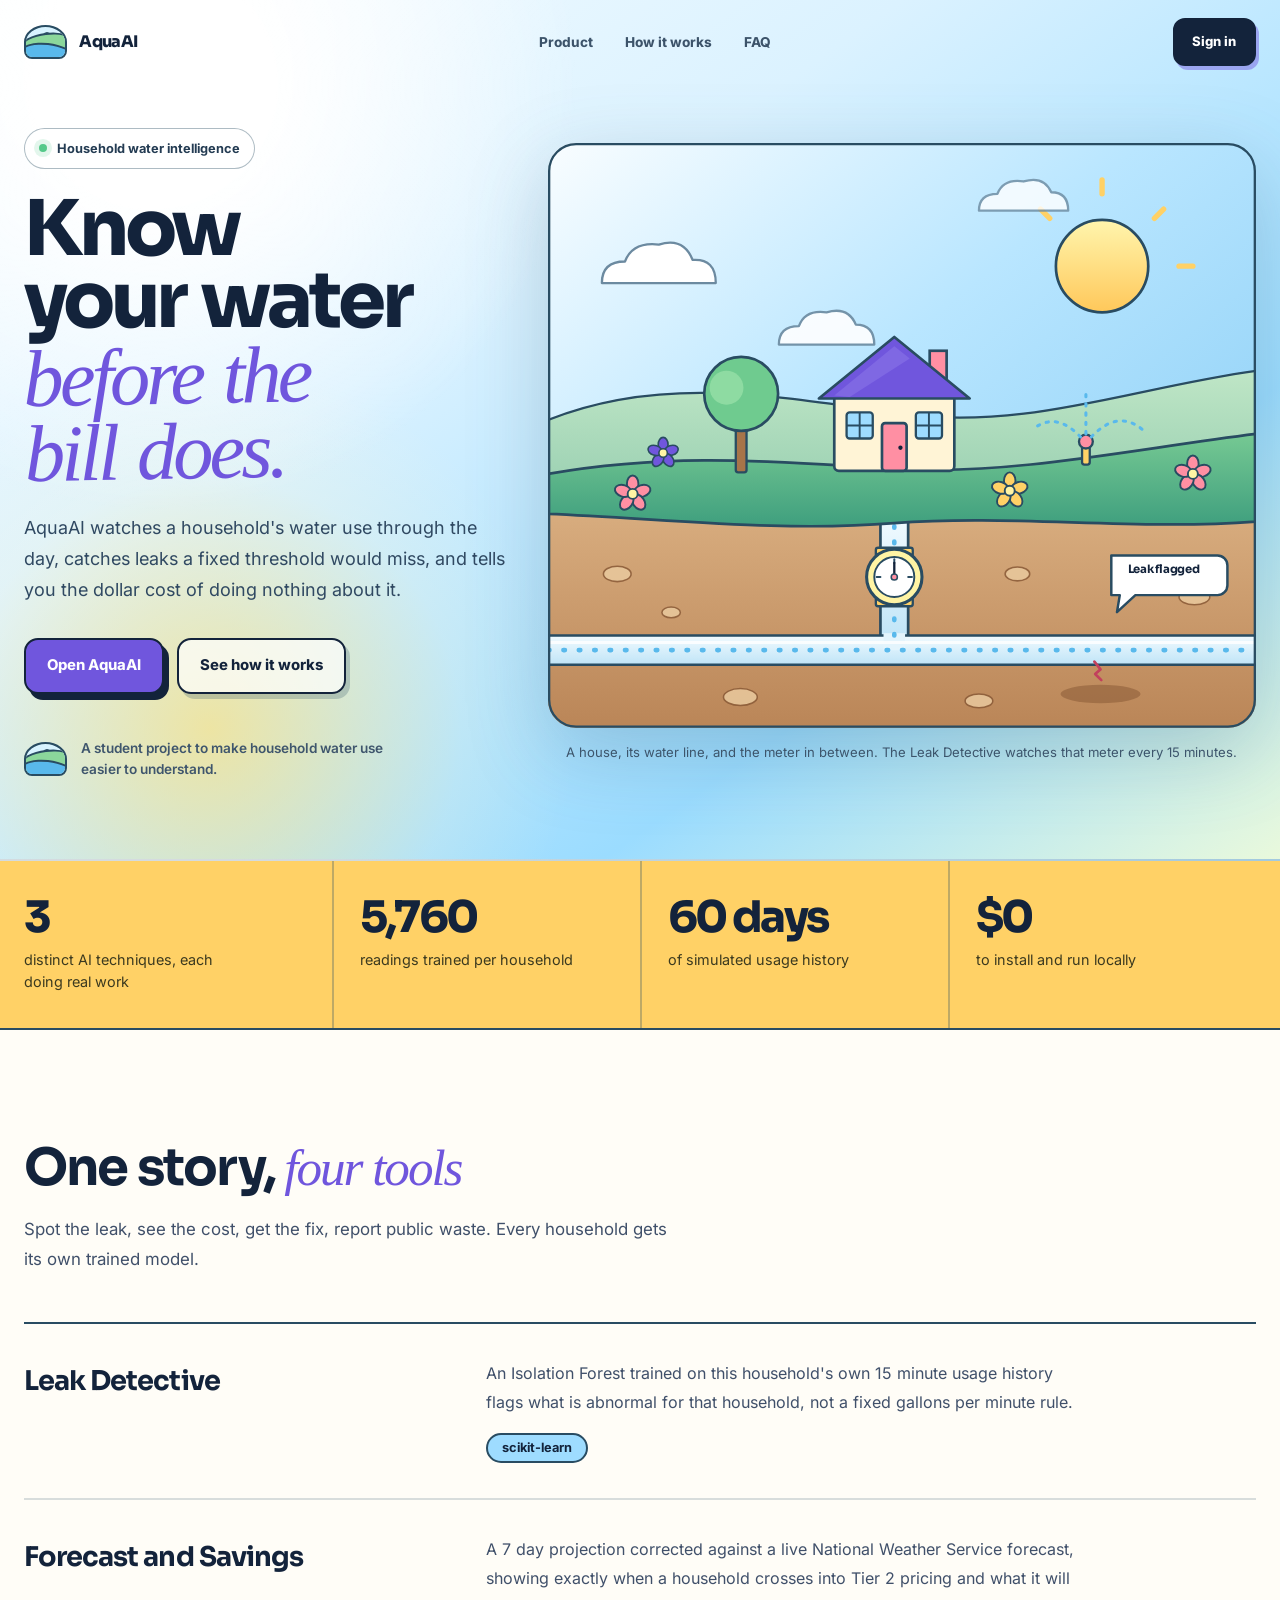
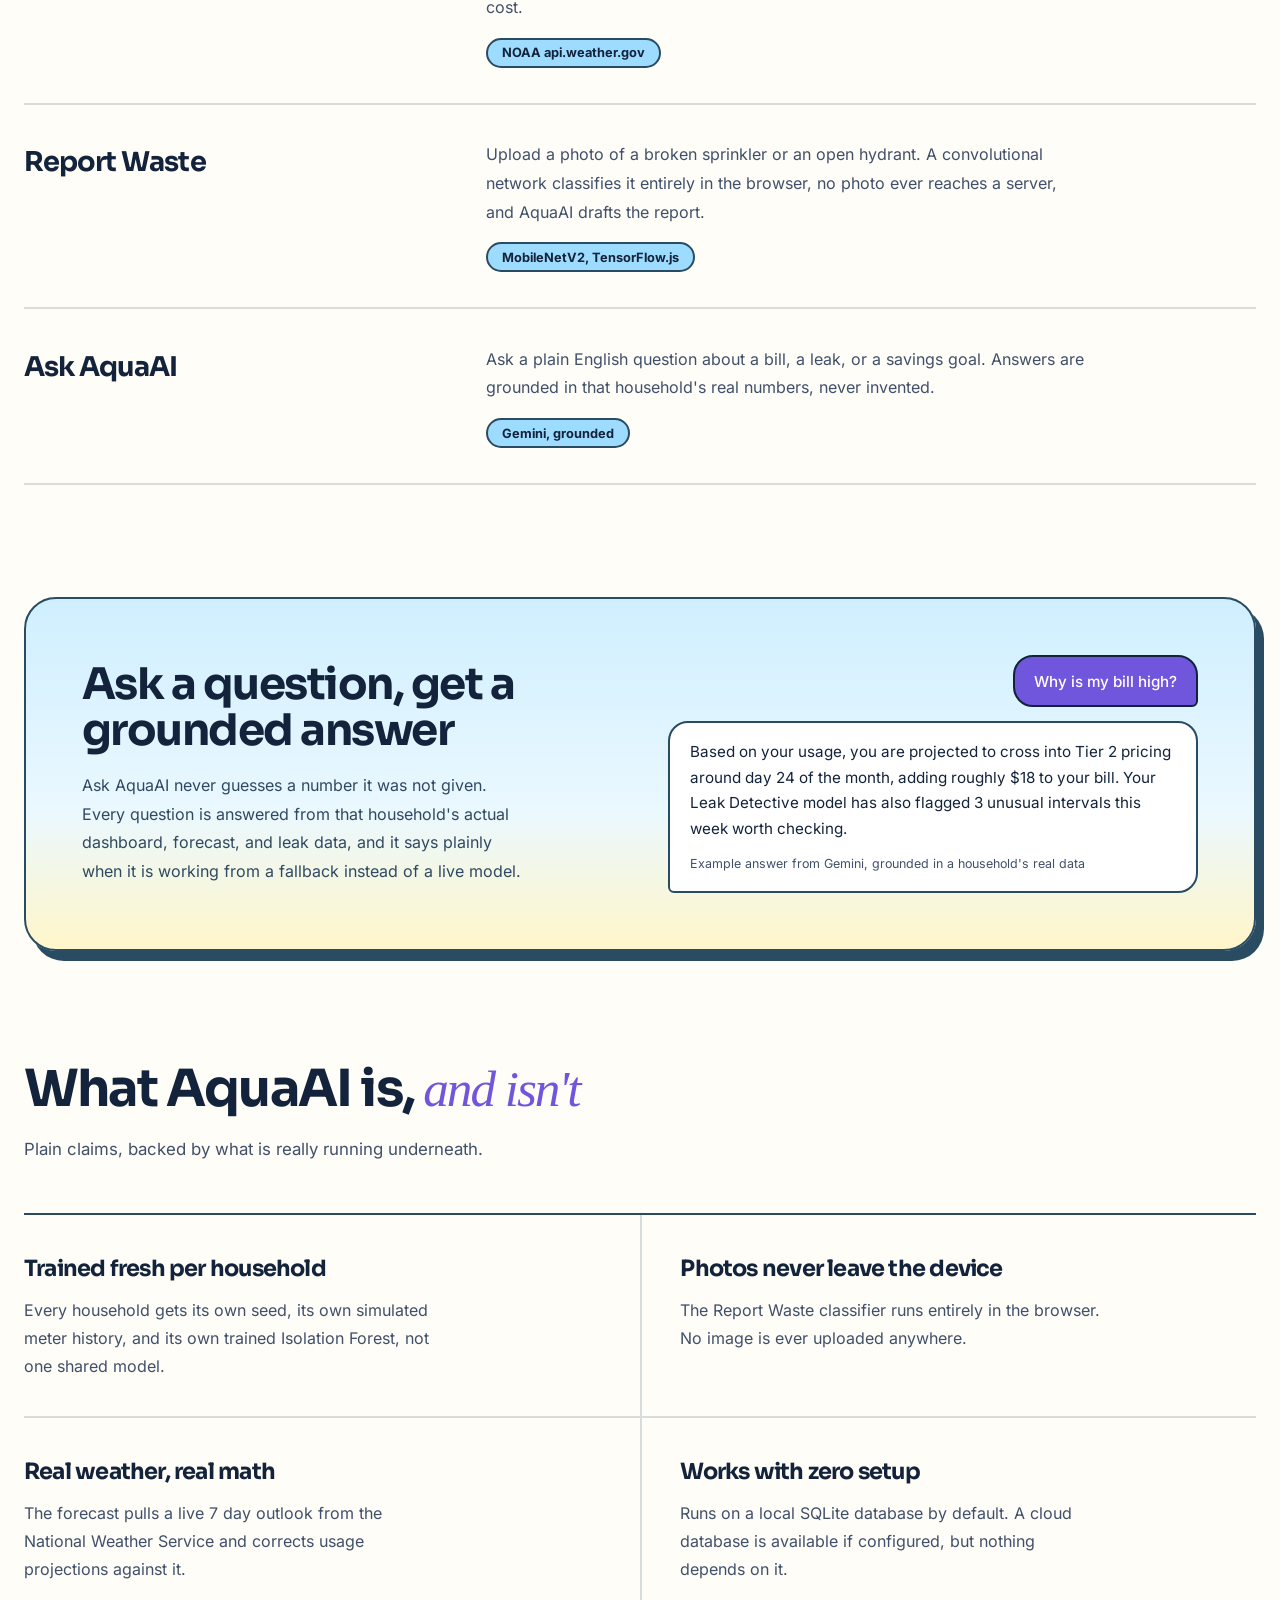
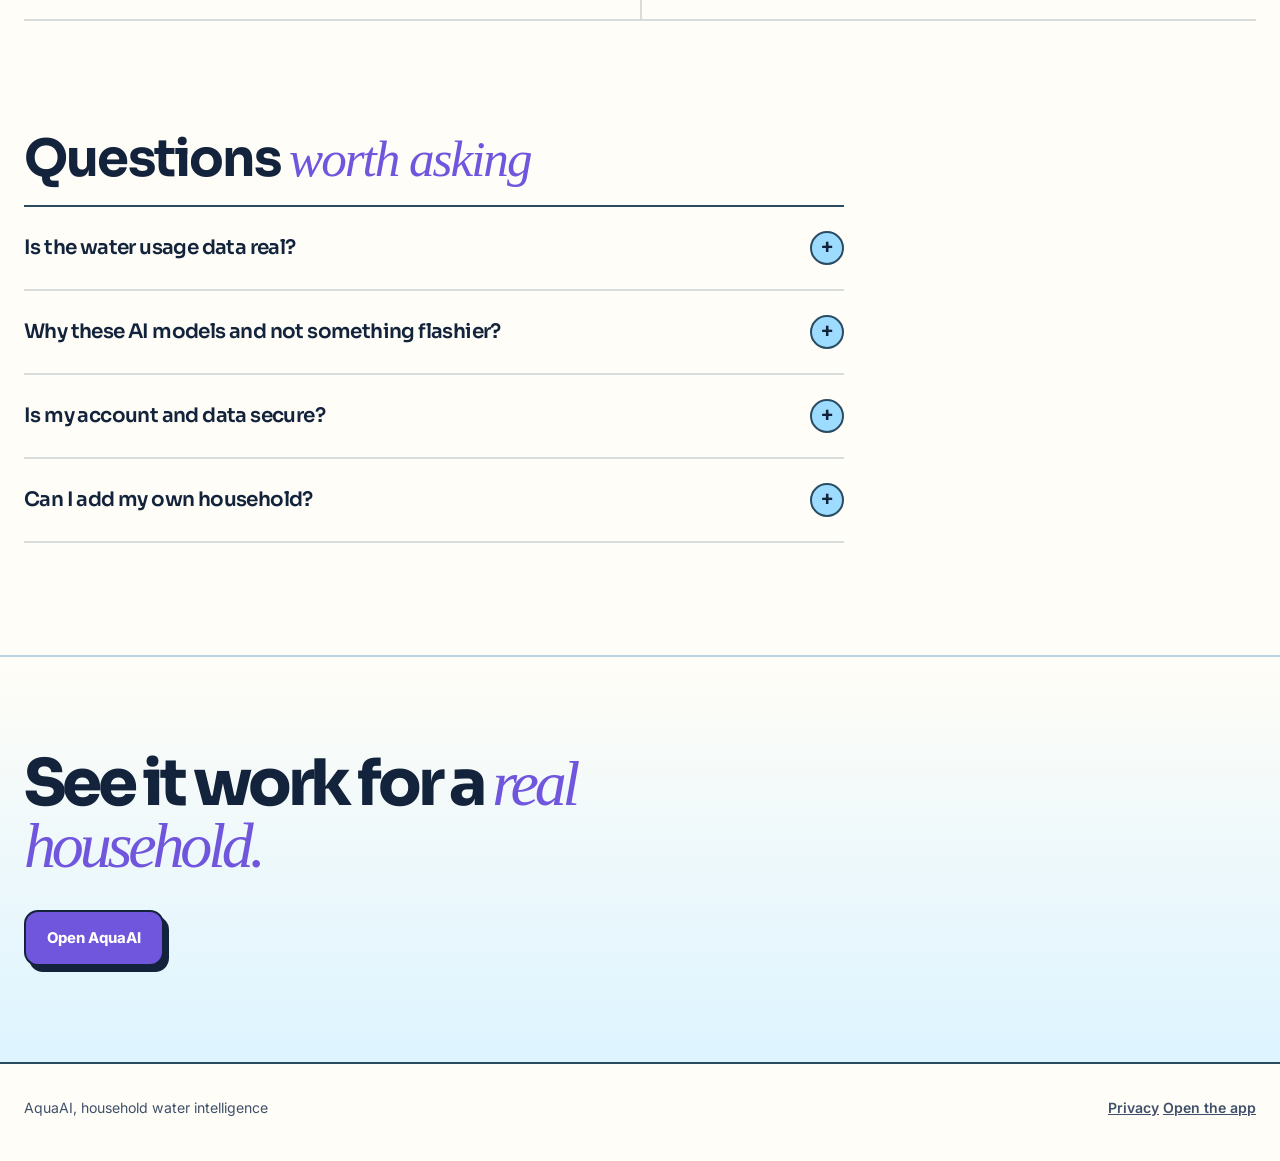
==== frontend/landing.html @ 91e4165d "Add AquaAI app: Flask API, Firebase auth, Firestore, frontend, tests, deploy config Backend (Flask) " ====
<!DOCTYPE html>
<html lang="en">
<head>
<meta charset="UTF-8">
<meta name="viewport" content="width=device-width, initial-scale=1.0">
<title>AquaAI, household water intelligence</title>
<link rel="stylesheet" href="css/tokens.css">
<link rel="stylesheet" href="css/landing.css">
</head>
<body>

<header class="site-header" id="site-header">
  <nav class="container site-nav" aria-label="Primary">
    <a href="landing.html" class="brand" aria-label="AquaAI home">
      <span class="brand-mark" aria-hidden="true"><span class="brand-drop"></span><span class="brand-wave brand-wave--back"></span><span class="brand-wave brand-wave--front"></span></span>
      AquaAI
    </a>
    <ul class="nav-links">
      <li><a href="#product">Product</a></li>
      <li><a href="#how-it-works">How it works</a></li>
      <li><a href="#faq">FAQ</a></li>
    </ul>
    <a class="nav-cta" href="index.html#signin">Sign in</a>
  </nav>
</header>

<div class="hero-shell">
  <div class="hero-sun-wash"></div>
  <div class="container hero-layout">
    <div class="hero-copy">
      <span class="hero-kicker"><span class="hero-kicker-dot"></span>Household water intelligence</span>
      <h1 class="hero-title">Know your water <span>before the bill does.</span></h1>
      <p class="hero-lede">AquaAI watches a household's water use through the day, catches leaks a fixed threshold would miss, and tells you the dollar cost of doing nothing about it.</p>
      <div class="hero-actions">
        <a class="action-button action-button--primary" href="index.html">Open AquaAI</a>
        <a class="action-button action-button--ghost" href="#product">See how it works</a>
      </div>
      <div class="hero-footnote">
        <span class="brand-mark" aria-hidden="true"><span class="brand-drop"></span><span class="brand-wave brand-wave--back"></span><span class="brand-wave brand-wave--front"></span></span>
        <p>A student project to make household water use easier to understand.</p>
      </div>
    </div>

    <div class="scene">
      <svg viewBox="0 0 920 760" role="img" aria-labelledby="scene-title scene-desc">
        <title id="scene-title">A house with its underground water pipe</title>
        <desc id="scene-desc">A cutaway of a house on a green hill. A water pipe runs under the ground past a meter, and a small leak drips from the pipe on the right.</desc>
        <defs>
          <linearGradient id="skyWash" x1="0" y1="0" x2="1" y2="1">
            <stop offset="0" stop-color="#F9FDFF"/><stop offset=".42" stop-color="#B9E6FF"/><stop offset="1" stop-color="#7EC8F3"/>
          </linearGradient>
          <linearGradient id="sunGlow" x1="0" y1="0" x2="0" y2="1">
            <stop offset="0" stop-color="#FFF5AD"/><stop offset="1" stop-color="#FFC85A"/>
          </linearGradient>
          <linearGradient id="hillFar" x1="0" y1="0" x2="0" y2="1">
            <stop offset="0" stop-color="#BFE6C6"/><stop offset="1" stop-color="#86C4A7"/>
          </linearGradient>
          <linearGradient id="hillNear" x1="0" y1="0" x2="0" y2="1">
            <stop offset="0" stop-color="#76C993"/><stop offset="1" stop-color="#3F9F7E"/>
          </linearGradient>
          <linearGradient id="soil" x1="0" y1="0" x2="0" y2="1">
            <stop offset="0" stop-color="#D9AE80"/><stop offset="1" stop-color="#B98456"/>
          </linearGradient>
          <linearGradient id="pipe" x1="0" y1="0" x2="0" y2="1">
            <stop offset="0" stop-color="#F2FBFF"/><stop offset="1" stop-color="#BFE4F7"/>
          </linearGradient>
          <clipPath id="frame"><rect x="0" y="0" width="920" height="760" rx="36"/></clipPath>
          <g id="flower">
            <g fill="currentColor" stroke="#294C62" stroke-width="2.5">
              <ellipse cx="0" cy="-13" rx="7.5" ry="11"/>
              <ellipse cx="0" cy="-13" rx="7.5" ry="11" transform="rotate(72)"/>
              <ellipse cx="0" cy="-13" rx="7.5" ry="11" transform="rotate(144)"/>
              <ellipse cx="0" cy="-13" rx="7.5" ry="11" transform="rotate(216)"/>
              <ellipse cx="0" cy="-13" rx="7.5" ry="11" transform="rotate(288)"/>
            </g>
            <circle r="6.5" fill="#FFF4A4" stroke="#294C62" stroke-width="2.5"/>
          </g>
        </defs>

        <g clip-path="url(#frame)">
          <rect width="920" height="760" fill="url(#skyWash)"/>

          <g class="s-sun">
            <g stroke="#FFD166" stroke-width="7" stroke-linecap="round">
              <line x1="720" y1="48" x2="720" y2="66"/><line x1="800" y1="86" x2="788" y2="98"/>
              <line x1="838" y1="160" x2="820" y2="160"/><line x1="640" y1="86" x2="652" y2="98"/>
            </g>
            <circle cx="720" cy="160" r="60" fill="url(#sunGlow)" stroke="#294C62" stroke-width="3.5"/>
          </g>

          <g transform="translate(70 120)"><g class="s-cloud-a">
            <path d="M0 62 Q0 34 30 34 Q40 8 74 12 Q106 2 118 32 Q148 30 148 62 Z" fill="#fff" stroke="#6C8AA0" stroke-width="3" stroke-linejoin="round"/>
          </g></g>
          <g transform="translate(300 210)"><g class="s-cloud-b">
            <path d="M0 52 Q0 28 26 28 Q34 6 62 10 Q90 2 100 26 Q124 26 124 52 Z" fill="#fff" stroke="#6C8AA0" stroke-width="3" stroke-linejoin="round" opacity=".9"/>
          </g></g>
          <g transform="translate(560 40)"><g class="s-cloud-b">
            <path d="M0 48 Q0 26 24 26 Q32 6 58 10 Q84 2 94 24 Q116 24 116 48 Z" fill="#fff" stroke="#6C8AA0" stroke-width="3" stroke-linejoin="round" opacity=".8"/>
          </g></g>

          <path d="M0 360 C150 300 300 330 460 352 S760 318 920 296 V540 H0 Z" fill="url(#hillFar)" stroke="#294C62" stroke-width="3"/>

          <rect x="0" y="470" width="920" height="300" fill="url(#soil)"/>
          <g fill="#E9C99E" stroke="#8A5B38" stroke-width="2" opacity=".85">
            <ellipse cx="90" cy="560" rx="18" ry="10"/><ellipse cx="250" cy="720" rx="22" ry="11"/>
            <ellipse cx="610" cy="560" rx="16" ry="9"/><ellipse cx="840" cy="590" rx="20" ry="10"/>
            <ellipse cx="160" cy="610" rx="12" ry="7"/><ellipse cx="560" cy="725" rx="18" ry="9"/>
          </g>

          <rect x="432" y="480" width="36" height="170" fill="url(#pipe)" stroke="#294C62" stroke-width="3.5"/>
          <rect x="-10" y="640" width="940" height="38" rx="8" fill="url(#pipe)" stroke="#294C62" stroke-width="3.5"/>
          <rect x="436" y="637" width="28" height="22" fill="#E3F4FC"/>
          <path d="M-10 649 H930" stroke="#fff" stroke-width="4" stroke-linecap="round" opacity=".8"/>
          <line class="s-flow" x1="450" y1="640" x2="450" y2="492" stroke="#59B9EC" stroke-width="6" stroke-linecap="round"/>
          <line class="s-flow" x1="0" y1="659" x2="920" y2="659" stroke="#59B9EC" stroke-width="6" stroke-linecap="round"/>

          <rect x="426" y="526" width="48" height="12" rx="3" fill="#FFD166" stroke="#294C62" stroke-width="3"/>
          <rect x="426" y="590" width="48" height="12" rx="3" fill="#FFD166" stroke="#294C62" stroke-width="3"/>
          <circle cx="450" cy="564" r="36" fill="#FFF4A4" stroke="#294C62" stroke-width="4"/>
          <circle cx="450" cy="564" r="26" fill="#fff" stroke="#294C62" stroke-width="2.5"/>
          <g stroke="#294C62" stroke-width="2.5" stroke-linecap="round">
            <line x1="450" y1="541" x2="450" y2="546"/><line x1="427" y1="564" x2="432" y2="564"/><line x1="468" y1="564" x2="473" y2="564"/>
          </g>
          <rect class="s-needle" x="448.5" y="544" width="3" height="20" rx="1.5" fill="#13233B"/>
          <circle cx="450" cy="564" r="4" fill="#FF8FA3" stroke="#294C62" stroke-width="2"/>

          <ellipse cx="718" cy="716" rx="52" ry="12" fill="#8A5B38" opacity=".55"/>
          <path d="M710 678 L718 688 L711 694 L719 702" fill="none" stroke="#C2415D" stroke-width="3.5" stroke-linecap="round" stroke-linejoin="round" transform="translate(0 -4)"/>
          <circle class="s-ring" cx="718" cy="676" r="16" fill="none" stroke="#C2415D" stroke-width="3"/>
          <g fill="#9EDCFF" stroke="#294C62" stroke-width="2.5">
            <path class="s-drop" style="animation-delay:0s" d="M718 690 q-6 9 -6 13 a6 6 0 0 0 12 0 q0 -4 -6 -13 Z"/>
            <path class="s-drop" style="animation-delay:.63s" d="M706 692 q-5 8 -5 11 a5 5 0 0 0 10 0 q0 -3 -5 -11 Z"/>
            <path class="s-drop" style="animation-delay:1.26s" d="M732 692 q-5 8 -5 11 a5 5 0 0 0 10 0 q0 -3 -5 -11 Z"/>
          </g>

          <g transform="translate(762 560)">
            <path d="M0 0 H150 a14 14 0 0 1 14 14 V42 a14 14 0 0 1 -14 14 H34 L8 80 L12 56 H0 Z" fill="#fff" stroke="#294C62" stroke-width="3.5" stroke-linejoin="round" transform="translate(-30 -24) scale(.92)"/>
            <text x="38" y="-1" font-family="Sora, sans-serif" font-size="15" font-weight="700" fill="#13233B" text-anchor="middle" letter-spacing="-.3">Leak flagged</text>
          </g>

          <path d="M0 430 C180 398 330 418 470 424 S760 398 920 378 V492 C760 504 600 482 450 494 S150 488 0 482 Z" fill="url(#hillNear)" stroke="#294C62" stroke-width="3.5"/>

          <g>
            <rect x="244" y="356" width="14" height="72" rx="3" fill="#A77449" stroke="#294C62" stroke-width="3"/>
            <g class="s-sway">
              <circle cx="251" cy="326" r="48" fill="#6FCB8F" stroke="#294C62" stroke-width="3.5"/>
              <circle cx="232" cy="318" r="22" fill="#98E0A8" opacity=".75"/>
            </g>
          </g>

          <g>
            <rect x="372" y="326" width="156" height="100" rx="6" fill="#FFF4D6" stroke="#294C62" stroke-width="3.5"/>
            <rect x="496" y="270" width="22" height="48" fill="#FF8FA3" stroke="#294C62" stroke-width="3.5"/>
            <polygon points="352,332 450,252 548,332" fill="#7056DD" stroke="#294C62" stroke-width="3.5" stroke-linejoin="round"/>
            <polygon points="372,328 450,264 470,280 392,330" fill="#8D77EA" opacity=".55"/>
            <rect x="434" y="364" width="32" height="62" rx="4" fill="#FF8FA3" stroke="#294C62" stroke-width="3.5"/>
            <circle cx="458" cy="396" r="2.8" fill="#13233B"/>
            <rect x="388" y="350" width="34" height="34" rx="4" fill="#9EDCFF" stroke="#294C62" stroke-width="3"/>
            <line x1="405" y1="350" x2="405" y2="384" stroke="#294C62" stroke-width="2.5"/><line x1="388" y1="367" x2="422" y2="367" stroke="#294C62" stroke-width="2.5"/>
            <rect x="478" y="350" width="34" height="34" rx="4" fill="#9EDCFF" stroke="#294C62" stroke-width="3"/>
            <line x1="495" y1="350" x2="495" y2="384" stroke="#294C62" stroke-width="2.5"/><line x1="478" y1="367" x2="512" y2="367" stroke="#294C62" stroke-width="2.5"/>
          </g>

          <g>
            <rect x="694" y="392" width="10" height="26" rx="3" fill="#FFD166" stroke="#294C62" stroke-width="3"/>
            <circle cx="699" cy="388" r="9" fill="#FF8FA3" stroke="#294C62" stroke-width="3"/>
            <path class="s-spray" d="M706 382 Q740 346 772 372" fill="none" stroke="#59B9EC" stroke-width="4" stroke-linecap="round"/>
            <path class="s-spray" d="M692 382 Q660 348 630 372" fill="none" stroke="#59B9EC" stroke-width="4" stroke-linecap="round"/>
            <path class="s-spray" d="M699 378 Q699 340 699 326" fill="none" stroke="#59B9EC" stroke-width="4" stroke-linecap="round"/>
          </g>

          <use href="#flower" x="110" y="456" style="color:#FF8FA3"/>
          <use href="#flower" x="176" y="474" style="color:#7056DD" transform="translate(0 0) scale(.85)" />
          <use href="#flower" x="600" y="452" style="color:#FFD166"/>
          <use href="#flower" x="838" y="430" style="color:#FF8FA3" transform="translate(0 0)"/>
        </g>
        <rect x="1.5" y="1.5" width="917" height="757" rx="35" fill="none" stroke="#294C62" stroke-width="3"/>
      </svg>
      <p class="scene-caption">A house, its water line, and the meter in between. The Leak Detective watches that meter every 15 minutes.</p>
    </div>
  </div>
</div>

<div class="stat-band">
  <div class="container stat-strip">
    <div class="stat"><div class="v">3</div><div class="l">distinct AI techniques, each doing real work</div></div>
    <div class="stat"><div class="v">5,760</div><div class="l">readings trained per household</div></div>
    <div class="stat"><div class="v">60 days</div><div class="l">of simulated usage history</div></div>
    <div class="stat"><div class="v">$0</div><div class="l">to install and run locally</div></div>
  </div>
</div>

<main>
<div class="container">

  <section class="section" id="product">
    <h2 class="section-heading">One story, <em>four tools</em></h2>
    <p class="body-copy">Spot the leak, see the cost, get the fix, report public waste. Every household gets its own trained model.</p>
    <div class="capabilities">
      <div class="capability">
        <h3>Leak Detective</h3>
        <div><p>An Isolation Forest trained on this household's own 15 minute usage history flags what is abnormal for that household, not a fixed gallons per minute rule.</p><span class="tag">scikit-learn</span></div>
      </div>
      <div class="capability">
        <h3>Forecast and Savings</h3>
        <div><p>A 7 day projection corrected against a live National Weather Service forecast, showing exactly when a household crosses into Tier 2 pricing and what it will cost.</p><span class="tag">NOAA api.weather.gov</span></div>
      </div>
      <div class="capability">
        <h3>Report Waste</h3>
        <div><p>Upload a photo of a broken sprinkler or an open hydrant. A convolutional network classifies it entirely in the browser, no photo ever reaches a server, and AquaAI drafts the report.</p><span class="tag">MobileNetV2, TensorFlow.js</span></div>
      </div>
      <div class="capability">
        <h3>Ask AquaAI</h3>
        <div><p>Ask a plain English question about a bill, a leak, or a savings goal. Answers are grounded in that household's real numbers, never invented.</p><span class="tag">Gemini, grounded</span></div>
      </div>
    </div>
  </section>

  <div class="showcase">
    <div>
      <h2>Ask a question, get a grounded answer</h2>
      <p>Ask AquaAI never guesses a number it was not given. Every question is answered from that household's actual dashboard, forecast, and leak data, and it says plainly when it is working from a fallback instead of a live model.</p>
    </div>
    <div class="chat-example">
      <div class="q">Why is my bill high?</div>
      <div class="a">Based on your usage, you are projected to cross into Tier 2 pricing around day 24 of the month, adding roughly $18 to your bill. Your Leak Detective model has also flagged 3 unusual intervals this week worth checking.
        <span class="src">Example answer from Gemini, grounded in a household's real data</span>
      </div>
    </div>
  </div>

  <section class="section" id="how-it-works">
    <h2 class="section-heading">What AquaAI is, <em>and isn't</em></h2>
    <p class="body-copy">Plain claims, backed by what is really running underneath.</p>
    <div class="standards">
      <div class="standard">
        <h3>Trained fresh per household</h3>
        <p>Every household gets its own seed, its own simulated meter history, and its own trained Isolation Forest, not one shared model.</p>
      </div>
      <div class="standard">
        <h3>Photos never leave the device</h3>
        <p>The Report Waste classifier runs entirely in the browser. No image is ever uploaded anywhere.</p>
      </div>
      <div class="standard">
        <h3>Real weather, real math</h3>
        <p>The forecast pulls a live 7 day outlook from the National Weather Service and corrects usage projections against it.</p>
      </div>
      <div class="standard">
        <h3>Works with zero setup</h3>
        <p>Runs on a local SQLite database by default. A cloud database is available if configured, but nothing depends on it.</p>
      </div>
    </div>
  </section>

  <section class="section" id="faq">
    <h2 class="section-heading">Questions <em>worth asking</em></h2>
    <div class="faq-list">
      <details class="faq-item">
        <summary>Is the water usage data real?<span class="plus">+</span></summary>
        <p>No, and this is stated plainly in the app. Household meter readings are simulated with realistic daily and weekly patterns, since a live feed would require a utility partnership. The AI models trained on that data, the weather forecast, and the photo classifier are all real.</p>
      </details>
      <details class="faq-item">
        <summary>Why these AI models and not something flashier?<span class="plus">+</span></summary>
        <p>An earlier version used a TensorFlow LSTM on the backend for forecasting. That is a large dependency for predicting seven numbers, and a real risk of failing during a live demo. Isolation Forest and a browser side CNN do genuine, explainable work without that fragility.</p>
      </details>
      <details class="faq-item">
        <summary>Is my account and data secure?<span class="plus">+</span></summary>
        <p>Passwords are hashed, never stored in plain text, and sessions use signed tokens. Worth knowing plainly: there is no password reset flow or login rate limiting yet. That is a reasonable scope for a student submission, not a claim of enterprise grade security.</p>
      </details>
      <details class="faq-item">
        <summary>Can I add my own household?<span class="plus">+</span></summary>
        <p>Yes. Sign in, choose New household, pick a city and household size, and AquaAI trains a model for it immediately. Only you can see or delete a household you create.</p>
      </details>
    </div>
  </section>

</div>

<section class="final-cta">
  <div class="container">
    <h2>See it work for a <span>real household.</span></h2>
    <a class="action-button action-button--primary" href="index.html">Open AquaAI</a>
  </div>
</section>
</main>

<footer>
  <div class="container footer-inner">
    <span>AquaAI, household water intelligence</span>
    <span><a href="privacy.html">Privacy</a>  <a href="index.html">Open the app</a></span>
  </div>
</footer>

<script src="js/landing.js"></script>
</body>
</html>
---- frontend/css/tokens.css ----
@font-face{font-family:'Sora';src:url('../fonts/sora-latin-wght-normal.woff2') format('woff2');font-weight:100 800;font-display:swap}
@font-face{font-family:'Inter';src:url('../fonts/inter-latin-wght-normal.woff2') format('woff2');font-weight:100 900;font-display:swap}
:root{
  --ink:#13233B;
  --graphite:#40506A;
  --paper:#FFFDF7;
  --cream:#FFF8E8;
  --sky:#9EDCFF;
  --sky-deep:#59B9EC;
  --sky-pale:#E7F8FF;
  --violet:#7056DD;
  --violet-dark:#503EB0;
  --sun:#FFD166;
  --leaf:#55C98A;
  --leaf-dark:#268263;
  --coral:#FF8FA3;
  --coral-dark:#C2415D;
  --outline:#294C62;
  --bg:var(--paper);
  --sub:var(--graphite);
  --line:rgba(41,76,98,.18);
  --panel:#fff;
  --gold-tint:#FFF1CC;
  --rust:#C2415D;
  --rust-tint:#FFE3E8;
  --leaf-tint:#DDF5E8;
  --font-display:'Sora','Avenir Next','Segoe UI',sans-serif;
  --font-body:'Inter','Avenir Next','Segoe UI',sans-serif;
  --font-accent:Georgia,'Times New Roman',serif;
}
---- frontend/css/landing.css ----
*{box-sizing:border-box}
html{scroll-behavior:smooth}
body{margin:0;background:var(--paper);color:var(--graphite);font-family:var(--font-body);font-size:16px;line-height:1.65;overflow-x:hidden}
h1,h2,h3,h4,p{margin-top:0}
h1,h2,h3,h4{color:var(--ink);font-family:var(--font-display);letter-spacing:-.035em}
a{color:inherit}
:focus-visible{outline:3px solid var(--violet);outline-offset:4px;border-radius:8px}
::selection{background:#F8D87C;color:var(--ink)}
.container{width:min(100% - 48px,1240px);margin-inline:auto}

.site-header{position:fixed;z-index:100;top:0;left:0;width:100%;transition:background .22s,border-color .22s,backdrop-filter .22s;border-bottom:1px solid transparent}
.site-header.scrolled{background:rgba(255,253,247,.84);border-bottom-color:rgba(41,76,98,.18);backdrop-filter:blur(18px) saturate(1.2)}
.site-nav{display:flex;height:84px;align-items:center;justify-content:space-between;gap:2rem}
.brand{display:inline-flex;align-items:center;gap:.78rem;color:var(--ink);text-decoration:none;font-family:var(--font-display);font-size:1rem;font-weight:820;letter-spacing:-.045em}
.brand-mark{position:relative;display:block;width:43px;height:34px;overflow:hidden;border:2px solid var(--outline);border-radius:50% 50% 8px 8px;background:#D8F3FF;flex-shrink:0}
.brand-drop{position:absolute;top:5px;left:15px;width:12px;height:14px;border:2px solid var(--outline);border-radius:50% 50% 50% 50%/62% 62% 38% 38%;background:var(--sun)}
.brand-wave{position:absolute;left:-5px;width:52px;height:21px;border:2px solid var(--outline);border-radius:50% 50% 0 0}
.brand-wave--back{bottom:3px;background:#8BD79B;transform:rotate(-7deg)}
.brand-wave--front{bottom:-7px;background:var(--sky-deep);transform:rotate(6deg)}
.nav-links{display:flex;align-items:center;gap:2rem;margin:0;padding:0;list-style:none}
.nav-links a{display:block;padding:.7rem 0;color:#3C536A;font-size:.85rem;font-weight:750;text-decoration:none}
.nav-links a:hover{color:var(--ink)}
.nav-cta{display:inline-flex;min-height:43px;align-items:center;padding:.68rem 1.1rem;color:#fff;border:2px solid var(--ink);border-radius:12px;background:var(--ink);box-shadow:3px 4px 0 rgba(112,86,221,.45);font-size:.82rem;font-weight:780;text-decoration:none;transition:transform .16s,box-shadow .16s}
.nav-cta:hover{transform:translateY(-2px);box-shadow:2px 2px 0 rgba(112,86,221,.45)}

.hero-shell{position:relative;overflow:hidden;isolation:isolate;background:radial-gradient(circle at 12% 10%,rgba(255,255,255,.98) 0 9%,transparent 31%),linear-gradient(145deg,#F8FDFF 0%,#DBF2FF 36%,#9BDCFF 73%,#E9F9DC 100%);border-bottom:2px solid rgba(41,76,98,.2)}
.hero-sun-wash{position:absolute;left:-160px;bottom:-240px;width:740px;height:740px;border-radius:50%;background:radial-gradient(circle,rgba(255,226,125,.7),rgba(255,246,201,.16) 48%,transparent 70%);pointer-events:none;z-index:-1}
.hero-layout{display:grid;grid-template-columns:minmax(0,.82fr) minmax(0,1.18fr);gap:2rem;align-items:center;padding-top:8rem;padding-bottom:5rem;min-height:780px}
.hero-copy{max-width:600px}
.hero-kicker{display:inline-flex;align-items:center;gap:.65rem;padding:.55rem .85rem;color:#243C53;border:1.5px solid rgba(41,76,98,.38);border-radius:999px;background:rgba(255,255,255,.55);backdrop-filter:blur(12px);font-size:.8rem;font-weight:700}
.hero-kicker-dot{width:.5rem;height:.5rem;border-radius:999px;background:var(--leaf);box-shadow:0 0 0 5px rgba(85,201,138,.16)}
.hero-title{margin:1.6rem 0 1.5rem;font-size:clamp(3.2rem,6vw,6.2rem);line-height:.93;font-weight:760;letter-spacing:-.055em;word-spacing:.06em;text-wrap:balance}
.hero-title span{display:inline-block;color:var(--violet);font-family:var(--font-accent);font-size:1.05em;font-style:italic;font-weight:500;letter-spacing:-.05em;transform:rotate(-1deg)}
.hero-lede{max-width:540px;color:#304962;font-size:clamp(1.05rem,1.4vw,1.2rem);line-height:1.75}
.hero-actions{display:flex;flex-wrap:wrap;gap:.85rem;margin-top:2rem}
.action-button{display:inline-flex;min-height:50px;align-items:center;justify-content:center;padding:.86rem 1.3rem;border:2px solid var(--ink);border-radius:14px;font-size:.93rem;font-weight:760;text-decoration:none;transition:transform .18s,box-shadow .18s}
.action-button:hover{transform:translateY(-3px)}
.action-button--primary{color:#fff;background:var(--violet);box-shadow:5px 6px 0 var(--ink)}
.action-button--primary:hover{box-shadow:3px 4px 0 var(--ink)}
.action-button--ghost{color:var(--ink);background:rgba(255,255,255,.7);box-shadow:4px 5px 0 rgba(41,76,98,.24)}
.hero-footnote{display:flex;align-items:center;gap:.9rem;margin-top:2.8rem;color:#3F566D;font-size:.85rem;font-weight:600}
.hero-footnote p{margin:0;line-height:1.5;max-width:34ch}

.scene{width:100%;max-width:820px;margin-inline:auto}
.scene svg{display:block;width:100%;height:auto;overflow:visible;filter:drop-shadow(0 24px 40px rgba(41,76,98,.22))}
.scene-caption{font-size:.82rem;color:#3F566D;margin:.9rem 0 0;text-align:center}

.s-sun{transform-box:fill-box;transform-origin:center;animation:s-breathe 6s ease-in-out infinite}
.s-cloud-a{animation:s-drift 26s ease-in-out infinite alternate}
.s-cloud-b{animation:s-drift 20s ease-in-out infinite alternate-reverse}
.s-flow{stroke-dasharray:2 18;animation:s-flow 1.6s linear infinite}
.s-drop{transform-box:fill-box;transform-origin:center;animation:s-fall 1.9s ease-in infinite;opacity:0}
.s-ring{transform-box:fill-box;transform-origin:center;animation:s-pulse 2.4s ease-out infinite;opacity:0}
.s-needle{transform-box:fill-box;transform-origin:50% 100%;animation:s-needle 4.2s ease-in-out infinite alternate}
.s-spray{stroke-dasharray:3 9;animation:s-flow 1.2s linear infinite}
.s-sway{transform-box:fill-box;transform-origin:center bottom;animation:s-sway 4.2s ease-in-out infinite}
@keyframes s-breathe{0%,100%{transform:scale(1)}50%{transform:scale(1.05)}}
@keyframes s-drift{from{transform:translateX(-14px)}to{transform:translateX(26px)}}
@keyframes s-flow{to{stroke-dashoffset:-20}}
@keyframes s-fall{0%{opacity:0;transform:translateY(-6px)}15%{opacity:1}100%{opacity:0;transform:translateY(46px)}}
@keyframes s-pulse{0%{opacity:.8;transform:scale(.7)}100%{opacity:0;transform:scale(2.6)}}
@keyframes s-needle{from{transform:rotate(-34deg)}to{transform:rotate(38deg)}}
@keyframes s-sway{0%,100%{transform:rotate(-3deg)}50%{transform:rotate(3deg)}}

.stat-band{background:var(--sun);border-bottom:2px solid var(--outline)}
.stat-strip{display:grid;grid-template-columns:repeat(4,1fr)}
.stat{padding:2.2rem 1.6rem;border-left:2px solid rgba(41,76,98,.3)}
.stat:first-child{border-left:none;padding-left:0}
.stat .v{font-family:var(--font-display);font-size:clamp(2rem,3.4vw,3.2rem);font-weight:760;letter-spacing:-.06em;line-height:1;color:var(--ink)}
.stat .l{margin-top:.6rem;font-size:.9rem;color:#3C3A1F;max-width:24ch;line-height:1.5}

.section{padding:7rem 0 0}
.section-heading{font-size:clamp(2.1rem,4vw,3.8rem);line-height:1.03;font-weight:700;max-width:16ch;margin-bottom:1.2rem}
.section-heading em{font-family:var(--font-accent);font-weight:500;color:var(--violet);letter-spacing:-.04em}
.body-copy{max-width:60ch;font-size:1.05rem;line-height:1.8;margin-bottom:3rem}

.capabilities{border-top:2px solid var(--outline)}
.capability{display:grid;grid-template-columns:minmax(0,.7fr) minmax(0,1.3fr);gap:3rem;padding:2.2rem 0;border-bottom:2px solid var(--line)}
.capability h3{font-size:1.7rem;font-weight:700}
.capability p{margin:0;max-width:60ch;line-height:1.8}
.capability .tag{display:inline-block;margin-top:1rem;font-size:.8rem;font-weight:700;color:var(--ink);background:var(--sky);border:2px solid var(--outline);border-radius:999px;padding:.15rem .85rem}

.showcase{margin-top:7rem;border:2.5px solid var(--outline);border-radius:32px;background:linear-gradient(180deg,#CFEFFF 0%,#EAF8FF 60%,#FFF6C9 100%);box-shadow:8px 10px 0 var(--outline);padding:3.5rem;display:grid;grid-template-columns:1fr 1fr;gap:3.5rem;align-items:center}
.showcase h2{font-size:clamp(1.9rem,3.4vw,3rem);line-height:1.05;font-weight:700;margin-bottom:1.1rem}
.showcase p{margin:0;max-width:44ch;color:#304962;line-height:1.8}
.chat-example{display:flex;flex-direction:column;gap:14px}
.chat-example .q{align-self:flex-end;background:var(--violet);color:#fff;border:2px solid var(--ink);padding:.7rem 1.2rem;border-radius:20px 20px 6px 20px;font-size:.95rem;font-weight:500}
.chat-example .a{align-self:flex-start;background:#fff;color:var(--ink);border:2px solid var(--outline);padding:1rem 1.25rem;border-radius:20px 20px 20px 6px;font-size:.95rem;line-height:1.7}
.chat-example .src{display:block;color:var(--graphite);font-size:.78rem;margin-top:.7rem}

.standards{display:grid;grid-template-columns:1fr 1fr;border-top:2px solid var(--outline)}
.standard{padding:2.2rem 2.4rem 2.2rem 0;border-bottom:2px solid var(--line)}
.standard:nth-child(even){padding-left:2.4rem;padding-right:0;border-left:2px solid var(--line)}
.standard h3{font-size:1.4rem;margin-bottom:.6rem;font-weight:700}
.standard p{margin:0;max-width:42ch;line-height:1.75}

.faq-list{border-top:2px solid var(--outline);max-width:820px}
.faq-item{border-bottom:2px solid var(--line);padding:1.5rem 0}
.faq-item summary{cursor:pointer;font-family:var(--font-display);font-size:1.25rem;font-weight:600;letter-spacing:-.03em;color:var(--ink);list-style:none;display:flex;justify-content:space-between;align-items:center;gap:1.5rem}
.faq-item summary::-webkit-details-marker{display:none}
.faq-item summary .plus{flex-shrink:0;width:34px;height:34px;display:flex;align-items:center;justify-content:center;border:2px solid var(--outline);border-radius:50%;background:var(--sky);font-size:1.3rem;line-height:1;transition:transform .2s}
.faq-item[open] summary .plus{transform:rotate(45deg);background:var(--sun)}
.faq-item p{margin:1rem 0 0;max-width:62ch;line-height:1.8}

.final-cta{margin-top:7rem;padding:6rem 0;background:linear-gradient(180deg,var(--paper),#DDF4FF);border-top:2px solid rgba(41,76,98,.2)}
.final-cta h2{font-size:clamp(2.4rem,5vw,4.8rem);line-height:.98;font-weight:760;letter-spacing:-.065em;max-width:12ch;margin-bottom:2rem}
.final-cta h2 span{font-family:var(--font-accent);font-style:italic;font-weight:500;color:var(--violet)}

footer{border-top:2px solid var(--outline);background:var(--paper);padding:2rem 0 2.6rem}
.footer-inner{display:flex;justify-content:space-between;align-items:center;gap:1rem;flex-wrap:wrap;font-size:.88rem}
footer a{font-weight:600}
footer a:hover{color:var(--violet)}

@media(prefers-reduced-motion:reduce){
  *{animation:none!important;transition:none!important}
  .s-drop{opacity:1}
  .s-ring{opacity:.5}
}
@media(max-width:980px){
  .hero-layout{grid-template-columns:1fr;padding-top:7rem;min-height:0}
  .showcase{grid-template-columns:1fr;padding:2.2rem 1.6rem}
  .nav-links{display:none}
}
@media(max-width:720px){
  .container{width:min(100% - 36px,1240px)}
  .stat-strip{grid-template-columns:1fr 1fr}
  .stat:nth-child(3){border-left:none;padding-left:0}
  .stat:nth-child(n+3){border-top:2px solid rgba(41,76,98,.3)}
  .capability{grid-template-columns:1fr;gap:.8rem}
  .standards{grid-template-columns:1fr}
  .standard,.standard:nth-child(even){padding:1.8rem 0;border-left:none}
  .section{padding-top:5rem}
}
[hidden]{display:none!important}
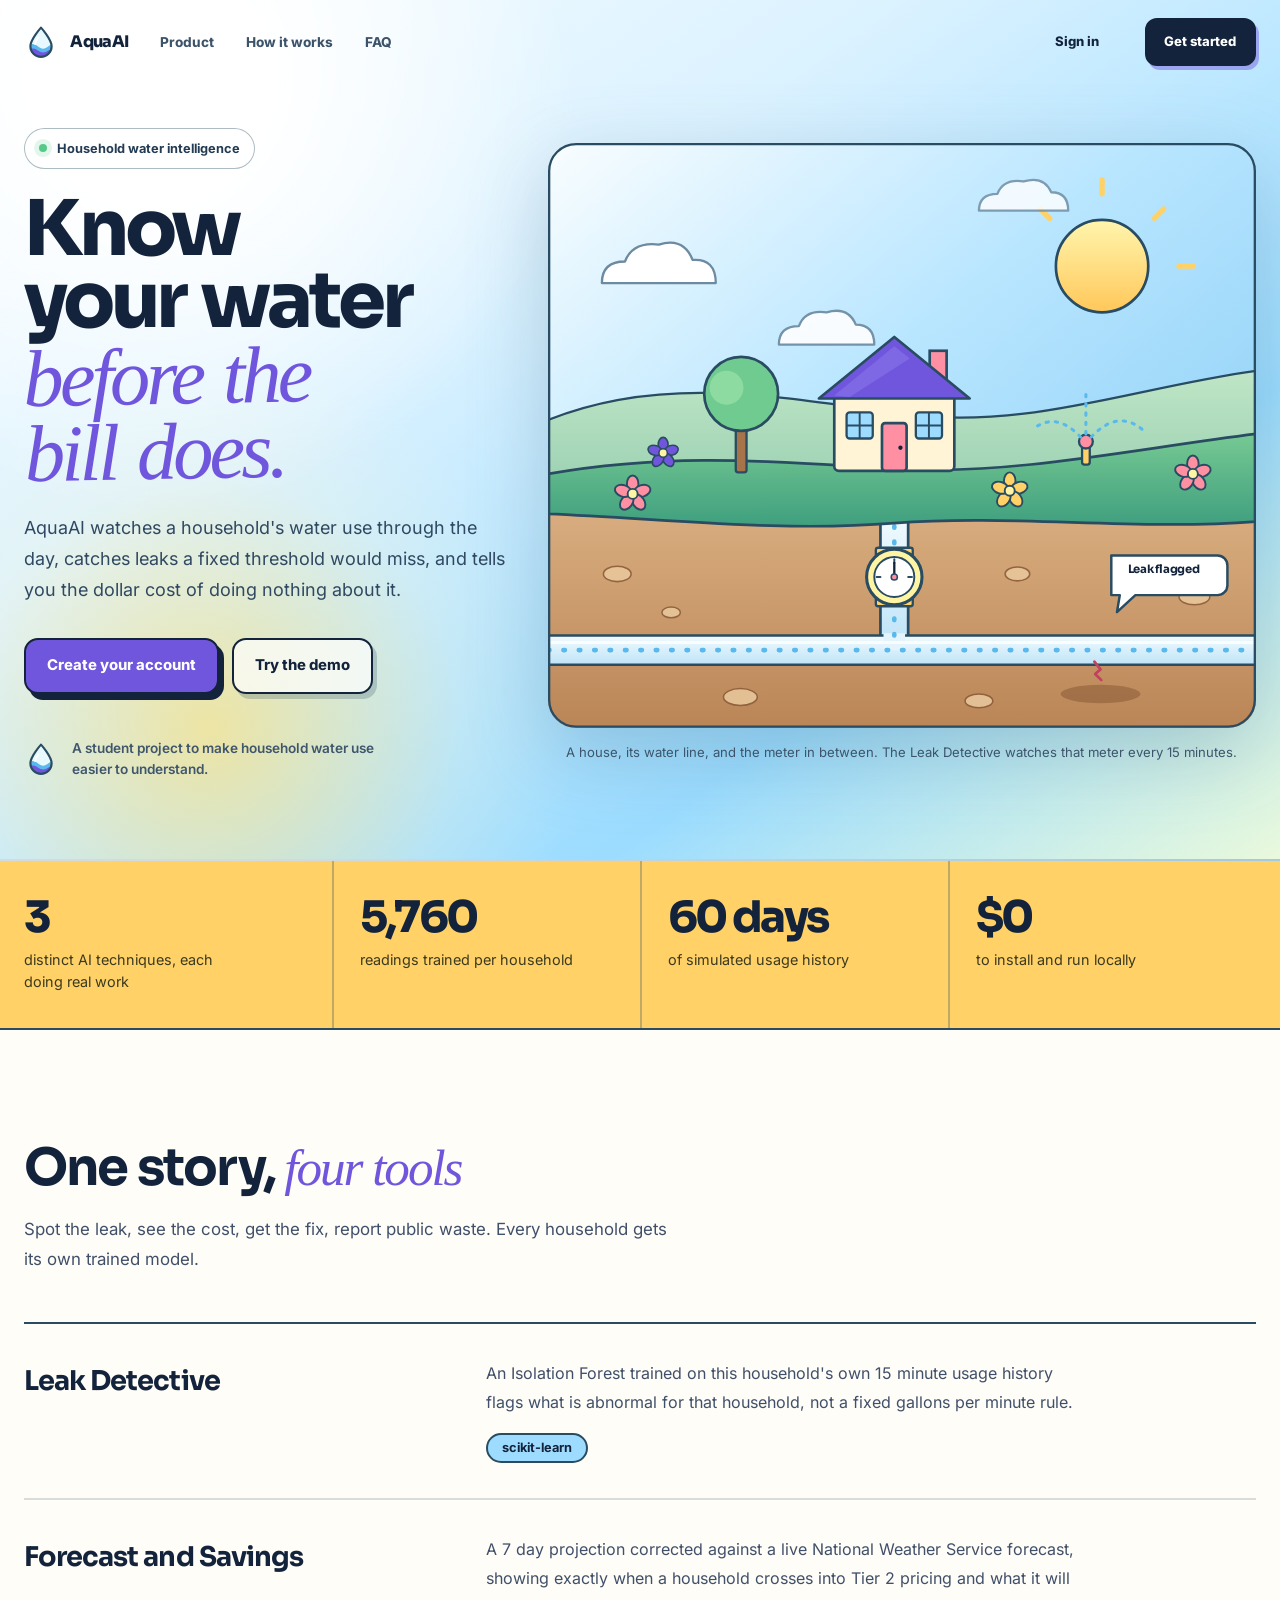
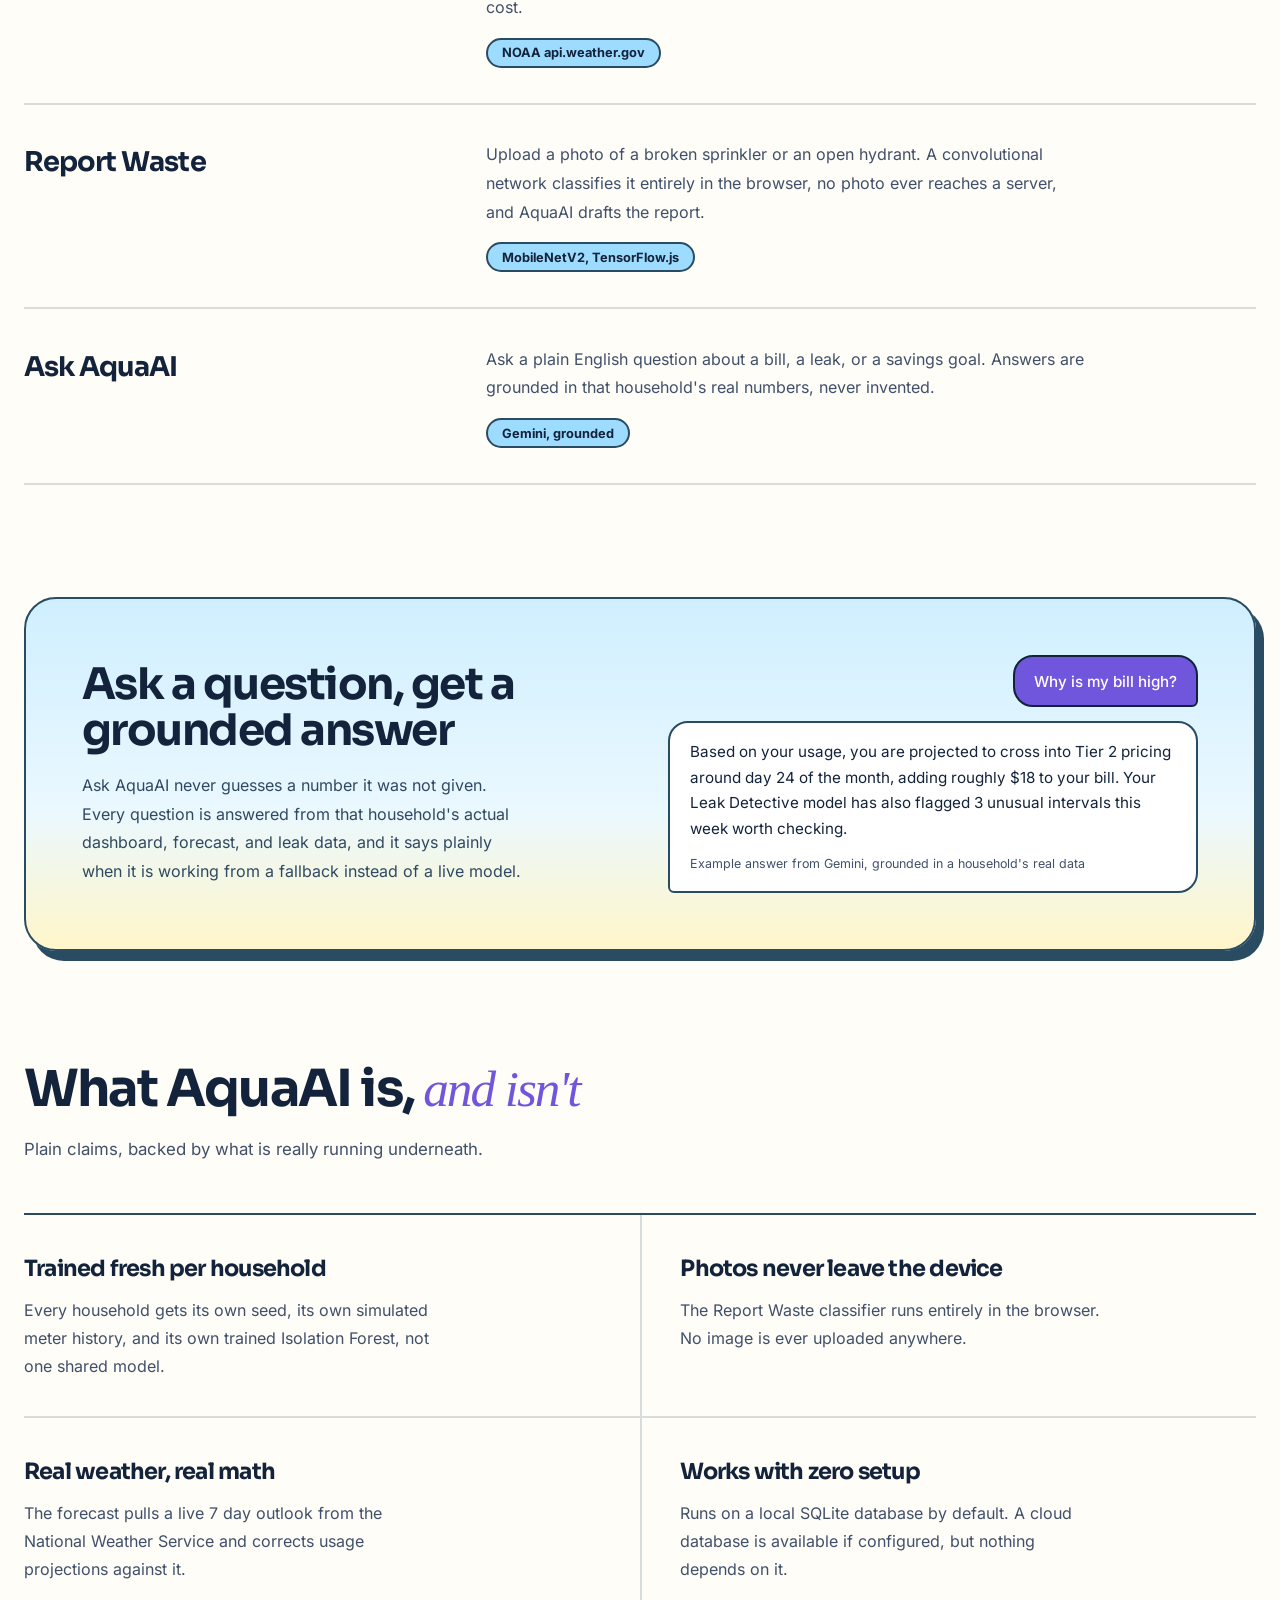
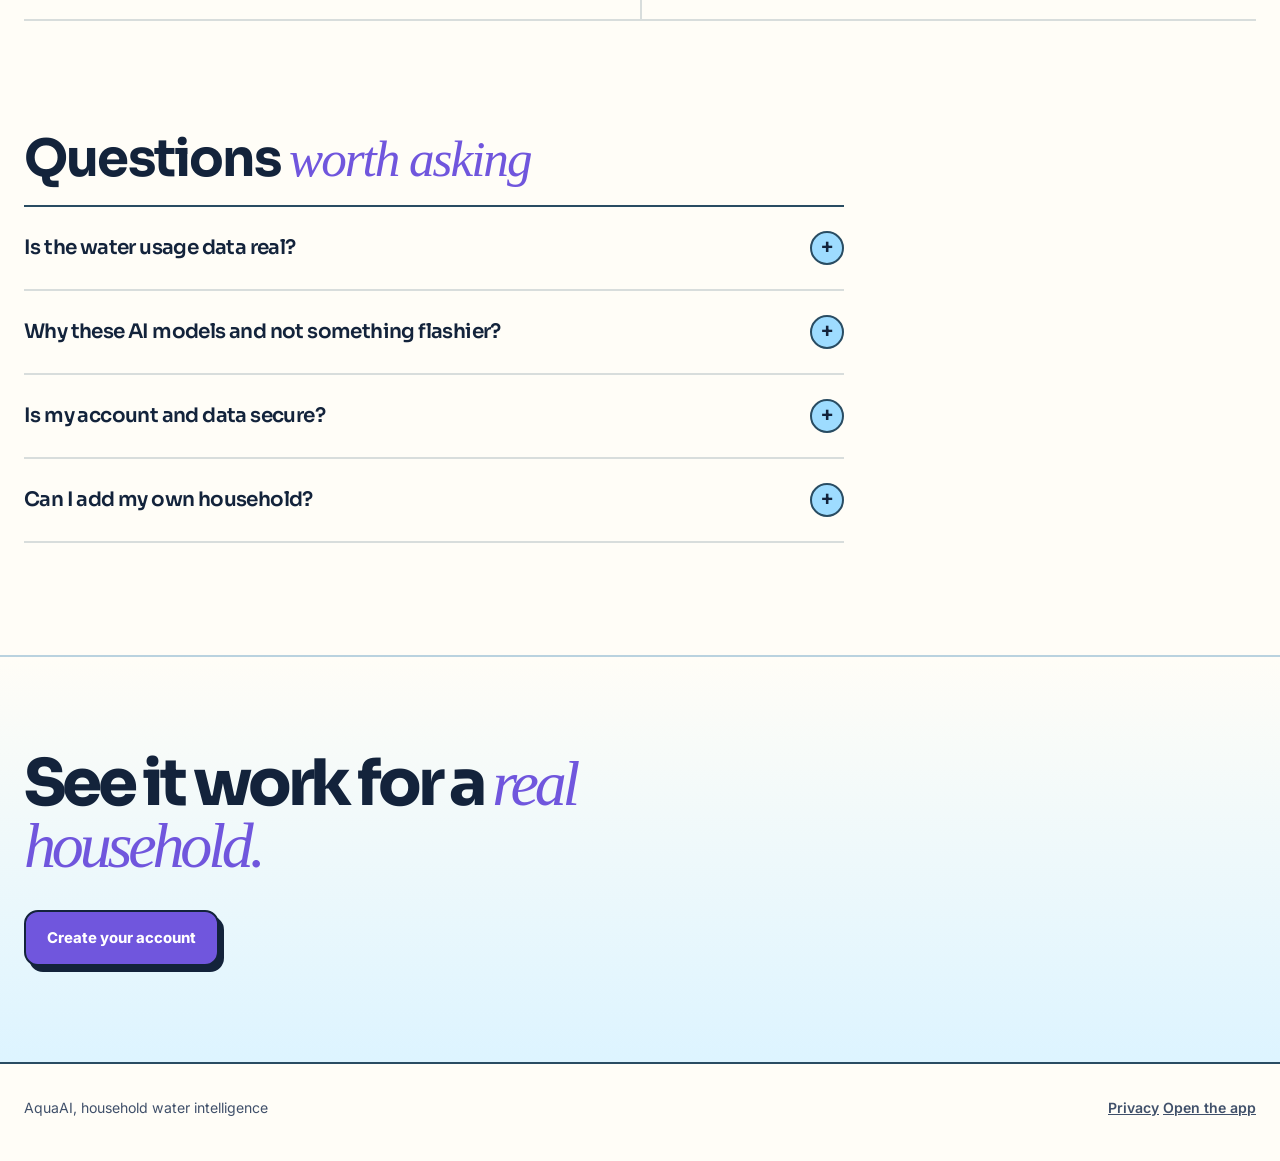
==== commit 8046e5d0: "Add settings page, dark mode, email verification page, and city search and a logo - Settings page wi" ====
--- a/frontend/landing.html
+++ b/frontend/landing.html
@@ -3,7 +3,10 @@
 <head>
 <meta charset="UTF-8">
 <meta name="viewport" content="width=device-width, initial-scale=1.0">
-<title>AquaAI, household water intelligence</title>
+<title>AquaAI</title>
+<link rel="icon" type="image/svg+xml" href="logo.svg">
+<link rel="icon" type="image/png" sizes="64x64" href="logo-64.png">
+<link rel="apple-touch-icon" href="logo-180.png">
 <link rel="stylesheet" href="css/tokens.css">
 <link rel="stylesheet" href="css/landing.css">
 </head>
@@ -12,7 +15,7 @@
 <header class="site-header" id="site-header">
   <nav class="container site-nav" aria-label="Primary">
     <a href="landing.html" class="brand" aria-label="AquaAI home">
-      <span class="brand-mark" aria-hidden="true"><span class="brand-drop"></span><span class="brand-wave brand-wave--back"></span><span class="brand-wave brand-wave--front"></span></span>
+      <img class="brand-logo" src="logo.svg" width="34" height="34" alt="">
       AquaAI
     </a>
     <ul class="nav-links">
@@ -20,7 +23,8 @@
       <li><a href="#how-it-works">How it works</a></li>
       <li><a href="#faq">FAQ</a></li>
     </ul>
-    <a class="nav-cta" href="index.html#signin">Sign in</a>
+    <a class="nav-signin" href="index.html#signin">Sign in</a>
+    <a class="nav-cta" href="index.html#signup">Get started</a>
   </nav>
 </header>
 
@@ -32,11 +36,11 @@
       <h1 class="hero-title">Know your water <span>before the bill does.</span></h1>
       <p class="hero-lede">AquaAI watches a household's water use through the day, catches leaks a fixed threshold would miss, and tells you the dollar cost of doing nothing about it.</p>
       <div class="hero-actions">
-        <a class="action-button action-button--primary" href="index.html">Open AquaAI</a>
-        <a class="action-button action-button--ghost" href="#product">See how it works</a>
+        <a class="action-button action-button--primary" href="index.html#signup">Create your account</a>
+        <a class="action-button action-button--ghost" href="index.html">Try the demo</a>
       </div>
       <div class="hero-footnote">
-        <span class="brand-mark" aria-hidden="true"><span class="brand-drop"></span><span class="brand-wave brand-wave--back"></span><span class="brand-wave brand-wave--front"></span></span>
+        <img class="brand-logo" src="logo.svg" width="34" height="34" alt="">
         <p>A student project to make household water use easier to understand.</p>
       </div>
     </div>
@@ -279,7 +283,7 @@
 <section class="final-cta">
   <div class="container">
     <h2>See it work for a <span>real household.</span></h2>
-    <a class="action-button action-button--primary" href="index.html">Open AquaAI</a>
+    <a class="action-button action-button--primary" href="index.html#signup">Create your account</a>
   </div>
 </section>
 </main>
@@ -293,4 +297,4 @@
 
 <script src="js/landing.js"></script>
 </body>
-</html>
+</html>
--- a/frontend/css/tokens.css
+++ b/frontend/css/tokens.css
@@ -27,4 +27,48 @@
   --font-display:'Sora','Avenir Next','Segoe UI',sans-serif;
   --font-body:'Inter','Avenir Next','Segoe UI',sans-serif;
   --font-accent:Georgia,'Times New Roman',serif;
+  --surface:#fff;
+  --solid:#13233B;
+  --edge:#13233B;
+  --shadow:#13233B;
+  --soft-shadow:rgba(41,76,98,.24);
+  --line-strong:rgba(41,76,98,.2);
+  --tank-empty:#F4FBFF;
+  --placeholder:#7C8CA3;
+  --disabled-bg:#E5E9F0;
+  --disabled-fg:#8C99AD;
+  --disabled-edge:#B8C2D2;
+  --gold-ink:#8A5A00;
+  color-scheme:light;
 }
+:root[data-theme="dark"]{
+  --ink:#EAF1FB;
+  --graphite:#AEBBD0;
+  --paper:#0E1A2B;
+  --cream:#162338;
+  --sky:#1F4468;
+  --sky-pale:#13263E;
+  --violet-dark:#B7AAFF;
+  --leaf-dark:#6FDCA3;
+  --coral-dark:#FF9FB2;
+  --outline:#486B86;
+  --line:rgba(255,255,255,.12);
+  --panel:#13233A;
+  --gold-tint:#3B3217;
+  --rust:#FF9FB2;
+  --rust-tint:#3A1D28;
+  --leaf-tint:#14392B;
+  --surface:#14233A;
+  --solid:#20385A;
+  --edge:#06101D;
+  --shadow:#050B14;
+  --soft-shadow:rgba(0,0,0,.4);
+  --line-strong:rgba(255,255,255,.16);
+  --tank-empty:#0F2238;
+  --placeholder:#7F90A8;
+  --disabled-bg:#1C2B42;
+  --disabled-fg:#60728A;
+  --disabled-edge:#2A3C56;
+  --gold-ink:#FFD166;
+  color-scheme:dark;
+}
--- a/frontend/css/landing.css
+++ b/frontend/css/landing.css
@@ -12,14 +12,12 @@
 .site-header.scrolled{background:rgba(255,253,247,.84);border-bottom-color:rgba(41,76,98,.18);backdrop-filter:blur(18px) saturate(1.2)}
 .site-nav{display:flex;height:84px;align-items:center;justify-content:space-between;gap:2rem}
 .brand{display:inline-flex;align-items:center;gap:.78rem;color:var(--ink);text-decoration:none;font-family:var(--font-display);font-size:1rem;font-weight:820;letter-spacing:-.045em}
-.brand-mark{position:relative;display:block;width:43px;height:34px;overflow:hidden;border:2px solid var(--outline);border-radius:50% 50% 8px 8px;background:#D8F3FF;flex-shrink:0}
-.brand-drop{position:absolute;top:5px;left:15px;width:12px;height:14px;border:2px solid var(--outline);border-radius:50% 50% 50% 50%/62% 62% 38% 38%;background:var(--sun)}
-.brand-wave{position:absolute;left:-5px;width:52px;height:21px;border:2px solid var(--outline);border-radius:50% 50% 0 0}
-.brand-wave--back{bottom:3px;background:#8BD79B;transform:rotate(-7deg)}
-.brand-wave--front{bottom:-7px;background:var(--sky-deep);transform:rotate(6deg)}
+.brand-logo{display:block;width:34px;height:34px;flex-shrink:0}
 .nav-links{display:flex;align-items:center;gap:2rem;margin:0;padding:0;list-style:none}
 .nav-links a{display:block;padding:.7rem 0;color:#3C536A;font-size:.85rem;font-weight:750;text-decoration:none}
 .nav-links a:hover{color:var(--ink)}
+.nav-signin{margin-left:auto;margin-right:14px;color:var(--ink);font-size:.82rem;font-weight:780;text-decoration:none}
+.nav-signin:hover{text-decoration:underline}
 .nav-cta{display:inline-flex;min-height:43px;align-items:center;padding:.68rem 1.1rem;color:#fff;border:2px solid var(--ink);border-radius:12px;background:var(--ink);box-shadow:3px 4px 0 rgba(112,86,221,.45);font-size:.82rem;font-weight:780;text-decoration:none;transition:transform .16s,box-shadow .16s}
 .nav-cta:hover{transform:translateY(-2px);box-shadow:2px 2px 0 rgba(112,86,221,.45)}
 
@@ -131,4 +129,4 @@
   .standard,.standard:nth-child(even){padding:1.8rem 0;border-left:none}
   .section{padding-top:5rem}
 }
-[hidden]{display:none!important}
+[hidden]{display:none!important}
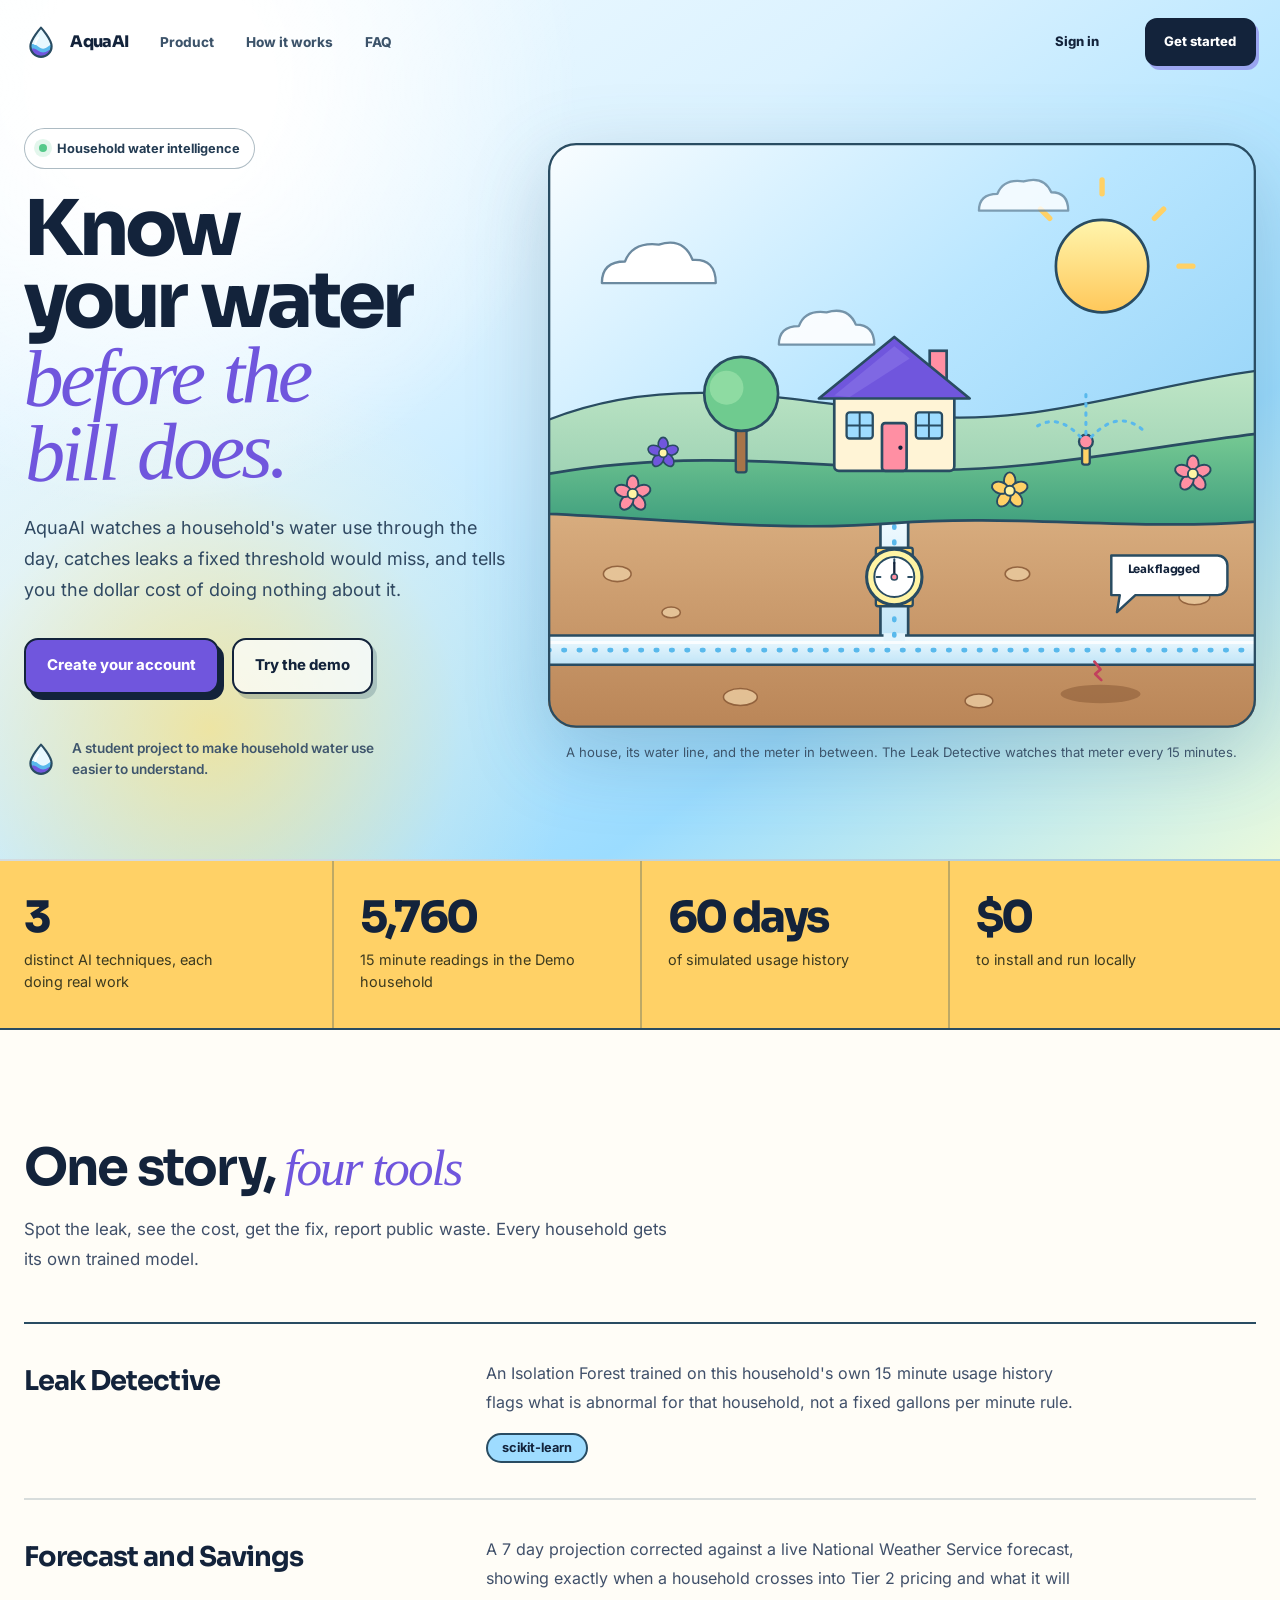
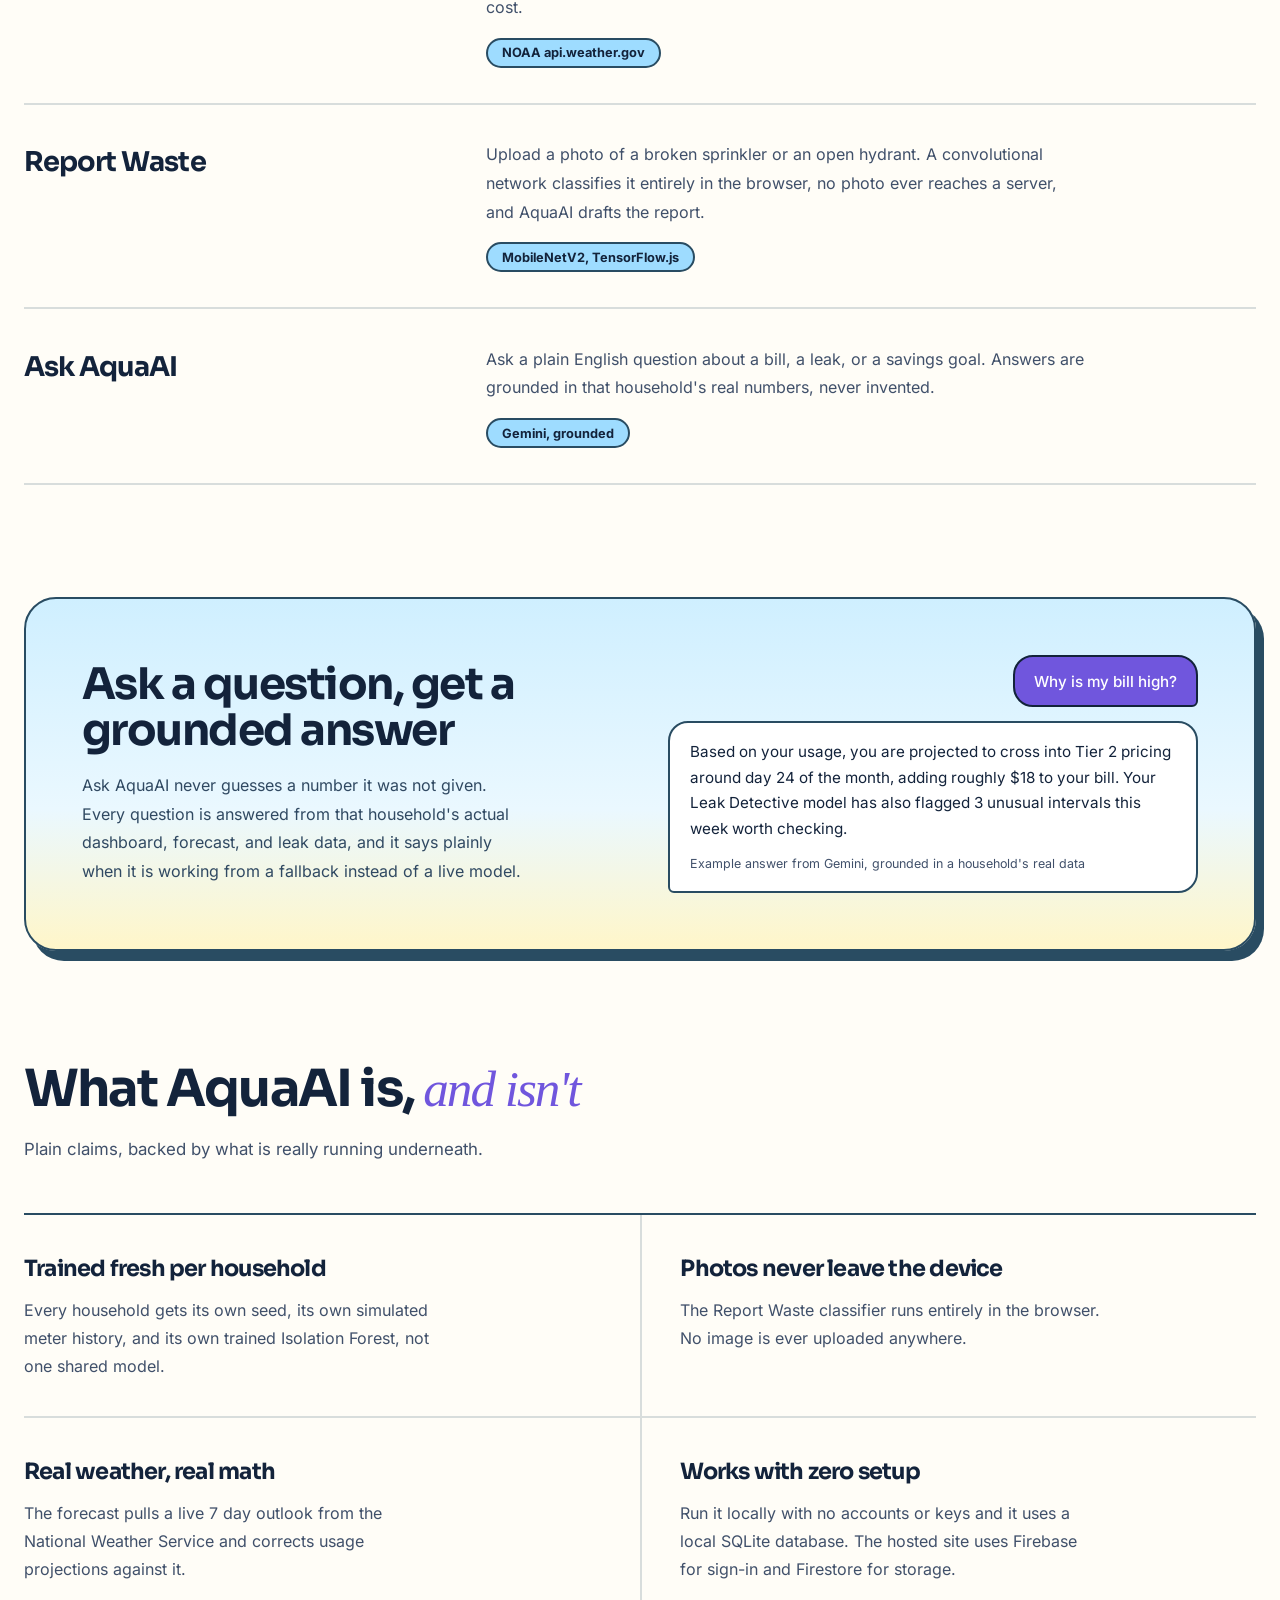
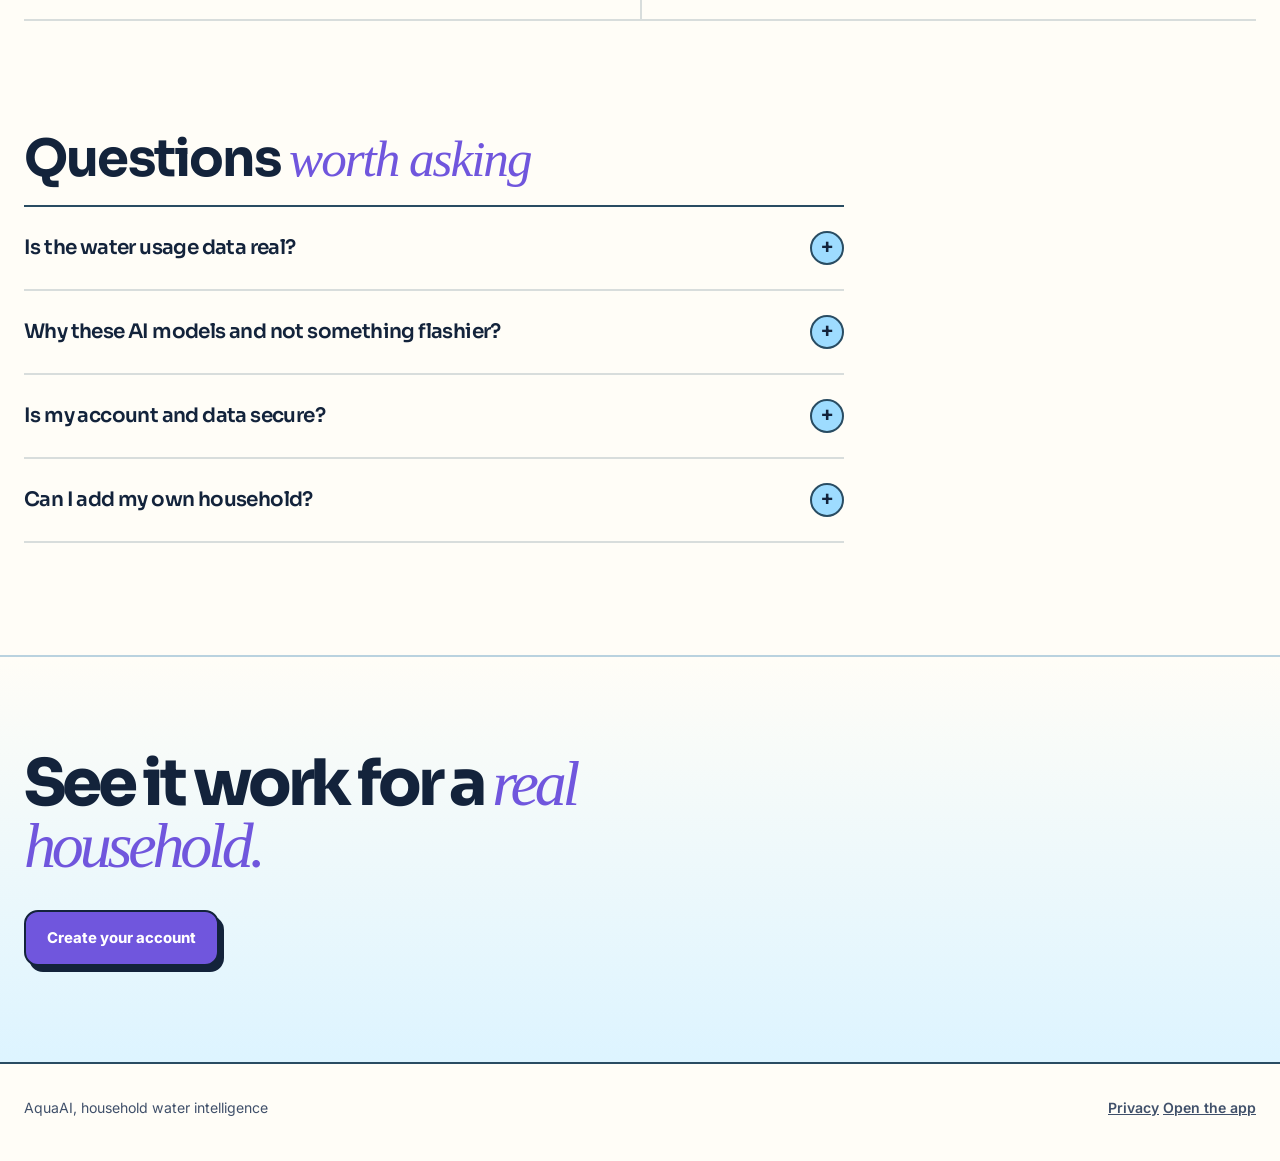
==== commit bf58af61: "Updated incorrect info on landing.html" ====
--- a/frontend/landing.html
+++ b/frontend/landing.html
@@ -7,6 +7,7 @@
 <link rel="icon" type="image/svg+xml" href="logo.svg">
 <link rel="icon" type="image/png" sizes="64x64" href="logo-64.png">
 <link rel="apple-touch-icon" href="logo-180.png">
+<script src="js/theme.js"></script>
 <link rel="stylesheet" href="css/tokens.css">
 <link rel="stylesheet" href="css/landing.css">
 </head>
@@ -23,8 +24,8 @@
       <li><a href="#how-it-works">How it works</a></li>
       <li><a href="#faq">FAQ</a></li>
     </ul>
-    <a class="nav-signin" href="index.html#signin">Sign in</a>
-    <a class="nav-cta" href="index.html#signup">Get started</a>
+    <a class="nav-signin" id="nav-signin" href="/app#signin">Sign in</a>
+    <a class="nav-cta js-signup" href="/app#signup">Get started</a>
   </nav>
 </header>
 
@@ -36,8 +37,8 @@
       <h1 class="hero-title">Know your water <span>before the bill does.</span></h1>
       <p class="hero-lede">AquaAI watches a household's water use through the day, catches leaks a fixed threshold would miss, and tells you the dollar cost of doing nothing about it.</p>
       <div class="hero-actions">
-        <a class="action-button action-button--primary" href="index.html#signup">Create your account</a>
-        <a class="action-button action-button--ghost" href="index.html">Try the demo</a>
+        <a class="action-button action-button--primary js-signup" href="/app#signup">Create your account</a>
+        <a class="action-button action-button--ghost" href="/app">Try the demo</a>
       </div>
       <div class="hero-footnote">
         <img class="brand-logo" src="logo.svg" width="34" height="34" alt="">
@@ -188,7 +189,7 @@
 <div class="stat-band">
   <div class="container stat-strip">
     <div class="stat"><div class="v">3</div><div class="l">distinct AI techniques, each doing real work</div></div>
-    <div class="stat"><div class="v">5,760</div><div class="l">readings trained per household</div></div>
+    <div class="stat"><div class="v">5,760</div><div class="l">15 minute readings in the Demo household</div></div>
     <div class="stat"><div class="v">60 days</div><div class="l">of simulated usage history</div></div>
     <div class="stat"><div class="v">$0</div><div class="l">to install and run locally</div></div>
   </div>
@@ -251,7 +252,7 @@
       </div>
       <div class="standard">
         <h3>Works with zero setup</h3>
-        <p>Runs on a local SQLite database by default. A cloud database is available if configured, but nothing depends on it.</p>
+        <p>Run it locally with no accounts or keys and it uses a local SQLite database. The hosted site uses Firebase for sign-in and Firestore for storage.</p>
       </div>
     </div>
   </section>
@@ -269,7 +270,7 @@
       </details>
       <details class="faq-item">
         <summary>Is my account and data secure?<span class="plus">+</span></summary>
-        <p>Passwords are hashed, never stored in plain text, and sessions use signed tokens. Worth knowing plainly: there is no password reset flow or login rate limiting yet. That is a reasonable scope for a student submission, not a claim of enterprise grade security.</p>
+        <p>On the hosted site, sign-in is handled by Firebase Authentication, so AquaAI never sees or stores your password, and password reset is available from the sign-in form. Sign-in, sign-up and the heavier features such as the assistant and the bill scanner are rate limited. Bill photos are sent to Google's Gemini to be read and are not stored, only the values read from them if you choose to save a bill. This is a student project, not a claim of enterprise grade security.</p>
       </details>
       <details class="faq-item">
         <summary>Can I add my own household?<span class="plus">+</span></summary>
@@ -283,7 +284,7 @@
 <section class="final-cta">
   <div class="container">
     <h2>See it work for a <span>real household.</span></h2>
-    <a class="action-button action-button--primary" href="index.html#signup">Create your account</a>
+    <a class="action-button action-button--primary js-signup" href="/app#signup">Create your account</a>
   </div>
 </section>
 </main>
@@ -291,7 +292,7 @@
 <footer>
   <div class="container footer-inner">
     <span>AquaAI, household water intelligence</span>
-    <span><a href="privacy.html">Privacy</a>  <a href="index.html">Open the app</a></span>
+    <span><a href="/privacy">Privacy</a>  <a href="/app">Open the app</a></span>
   </div>
 </footer>
 
--- a/frontend/css/tokens.css
+++ b/frontend/css/tokens.css
@@ -71,4 +71,4 @@
   --disabled-edge:#2A3C56;
   --gold-ink:#FFD166;
   color-scheme:dark;
-}+}
--- a/frontend/css/landing.css
+++ b/frontend/css/landing.css
@@ -129,4 +129,22 @@
   .standard,.standard:nth-child(even){padding:1.8rem 0;border-left:none}
   .section{padding-top:5rem}
 }
-[hidden]{display:none!important}+[hidden]{display:none!important}
+
+:root[data-theme="dark"] ::selection{background:#6B5A1E;color:#fff}
+:root[data-theme="dark"] .site-header.scrolled{background:rgba(14,26,43,.86);border-bottom-color:rgba(255,255,255,.12)}
+:root[data-theme="dark"] .nav-links a{color:#AEBBD0}
+:root[data-theme="dark"] .nav-cta{color:#0E1A2B;border-color:#EAF1FB;background:#EAF1FB}
+:root[data-theme="dark"] .hero-shell{background:radial-gradient(circle at 12% 10%,rgba(112,86,221,.22) 0 9%,transparent 31%),linear-gradient(145deg,#0E1A2B 0%,#12263F 40%,#173A5C 75%,#13302A 100%);border-bottom-color:rgba(255,255,255,.12)}
+:root[data-theme="dark"] .hero-sun-wash{opacity:.25}
+:root[data-theme="dark"] .hero-kicker{color:#D6E1F0;border-color:rgba(255,255,255,.22);background:rgba(20,35,58,.6)}
+:root[data-theme="dark"] .hero-lede,:root[data-theme="dark"] .showcase p{color:#C2CEDF}
+:root[data-theme="dark"] .hero-footnote,:root[data-theme="dark"] .scene-caption{color:#AEBBD0}
+:root[data-theme="dark"] .action-button--primary{box-shadow:5px 6px 0 #050B14}
+:root[data-theme="dark"] .action-button--ghost{background:rgba(20,35,58,.8);box-shadow:4px 5px 0 rgba(0,0,0,.4)}
+:root[data-theme="dark"] .scene svg{filter:drop-shadow(0 24px 40px rgba(0,0,0,.45))}
+:root[data-theme="dark"] .stat-band{border-bottom-color:#06101D}
+:root[data-theme="dark"] .stat .v{color:#13233B}
+:root[data-theme="dark"] .showcase{background:linear-gradient(180deg,#14304D 0%,#13263E 60%,#2A2614 100%);box-shadow:8px 10px 0 #050B14}
+:root[data-theme="dark"] .chat-example .a{background:#14233A}
+:root[data-theme="dark"] .final-cta{background:linear-gradient(180deg,var(--paper),#13263E);border-top-color:rgba(255,255,255,.12)}
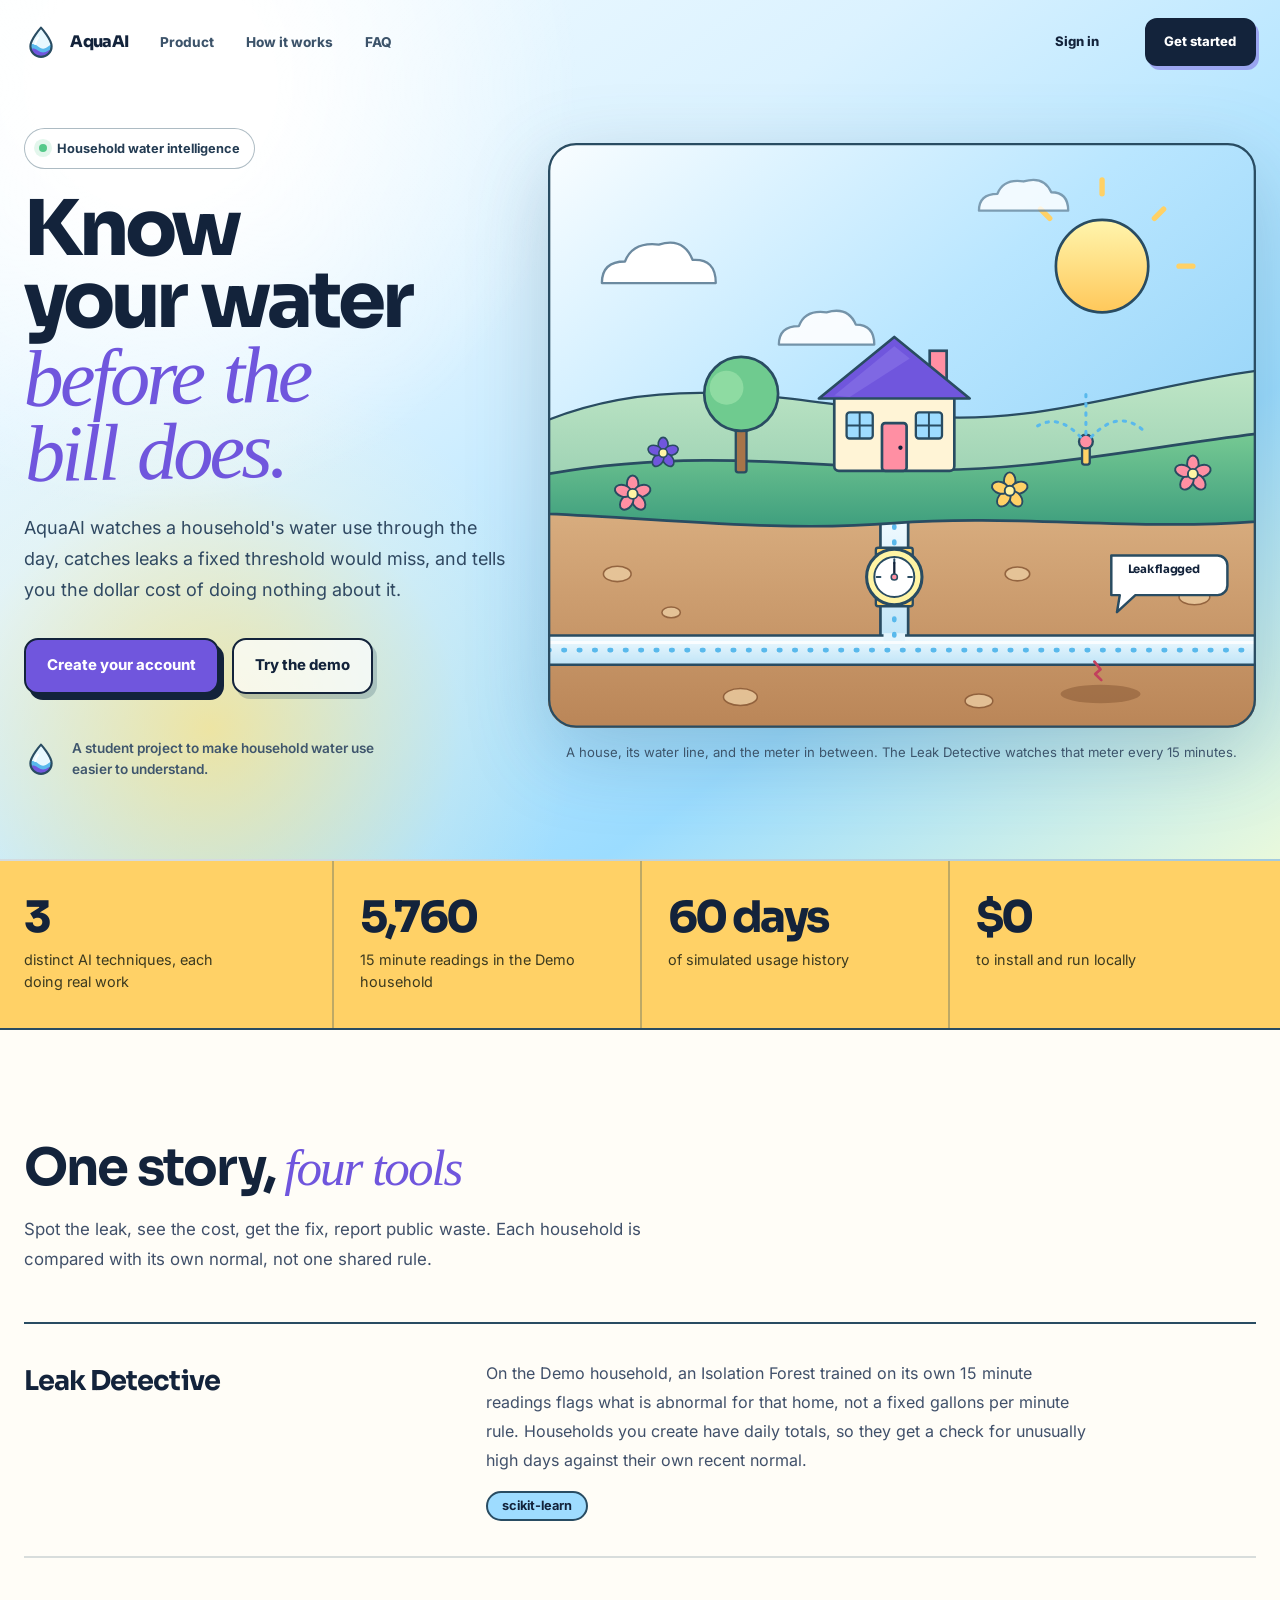
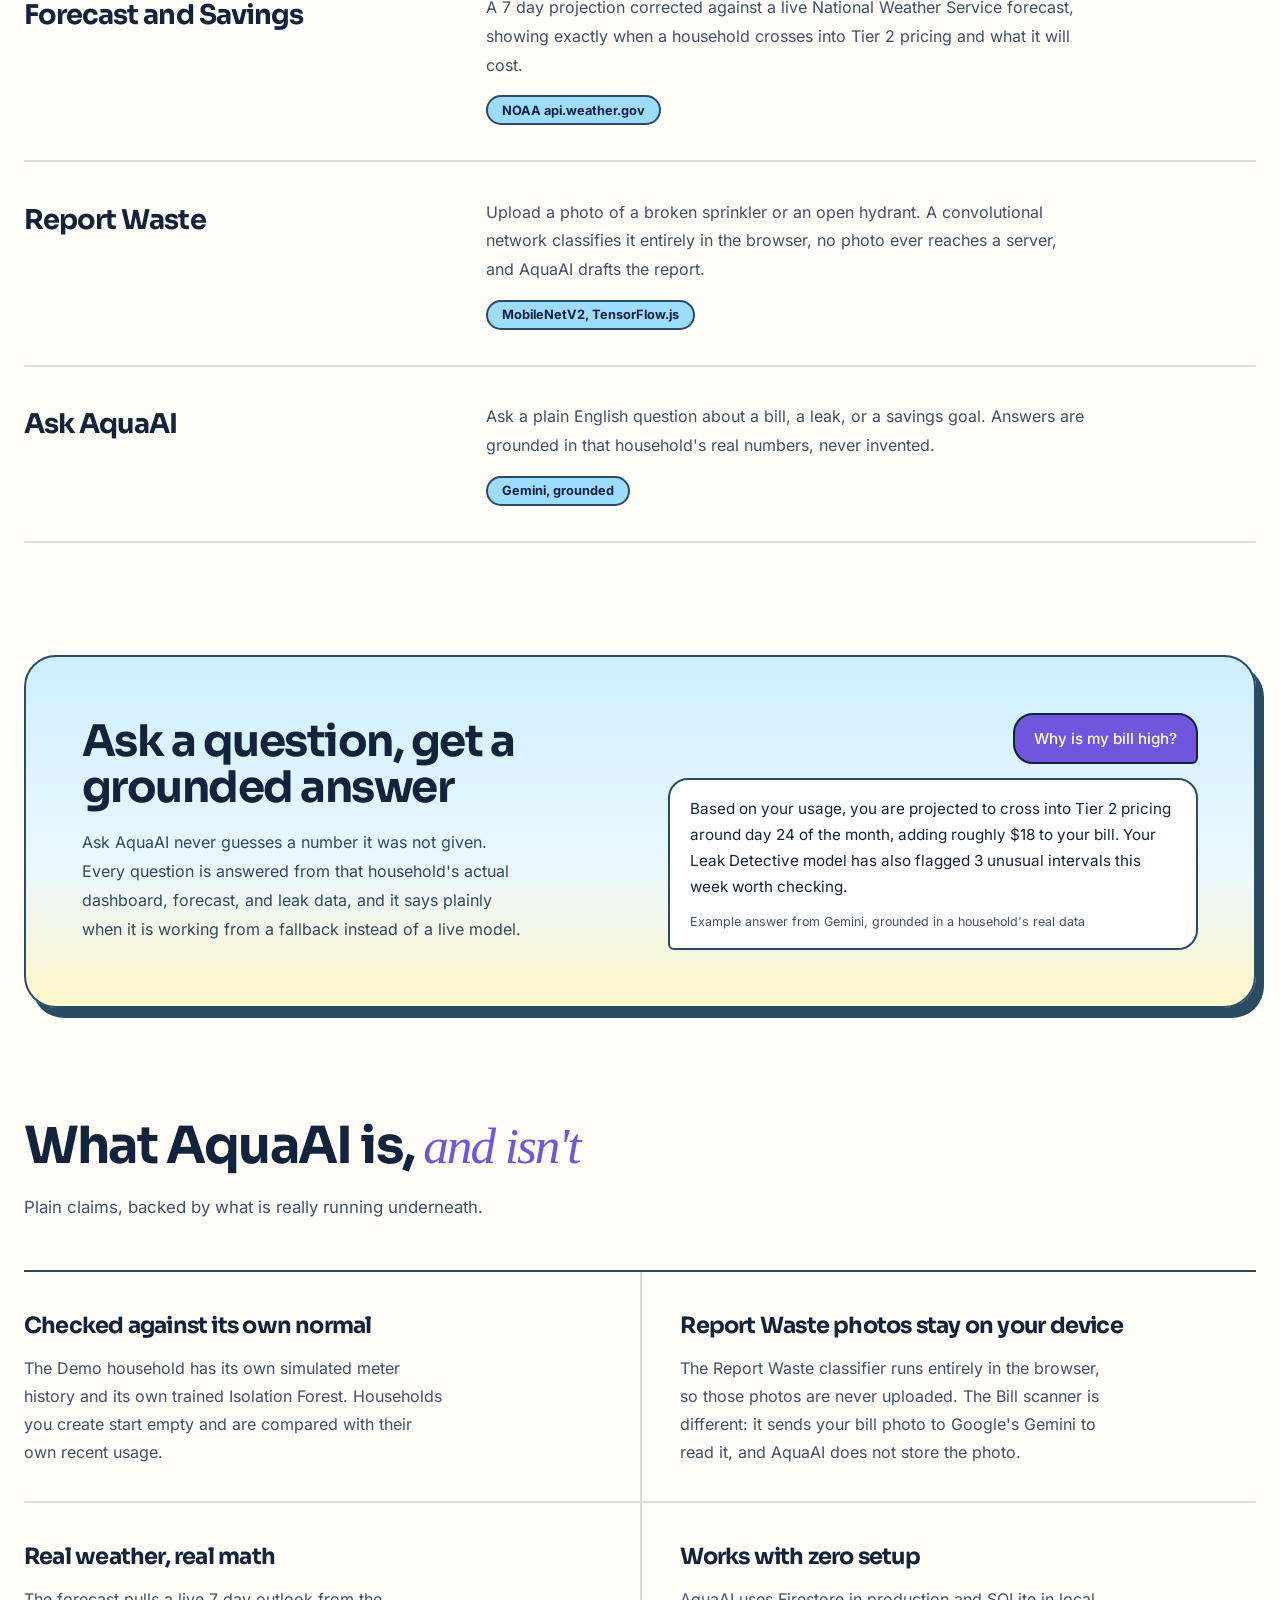
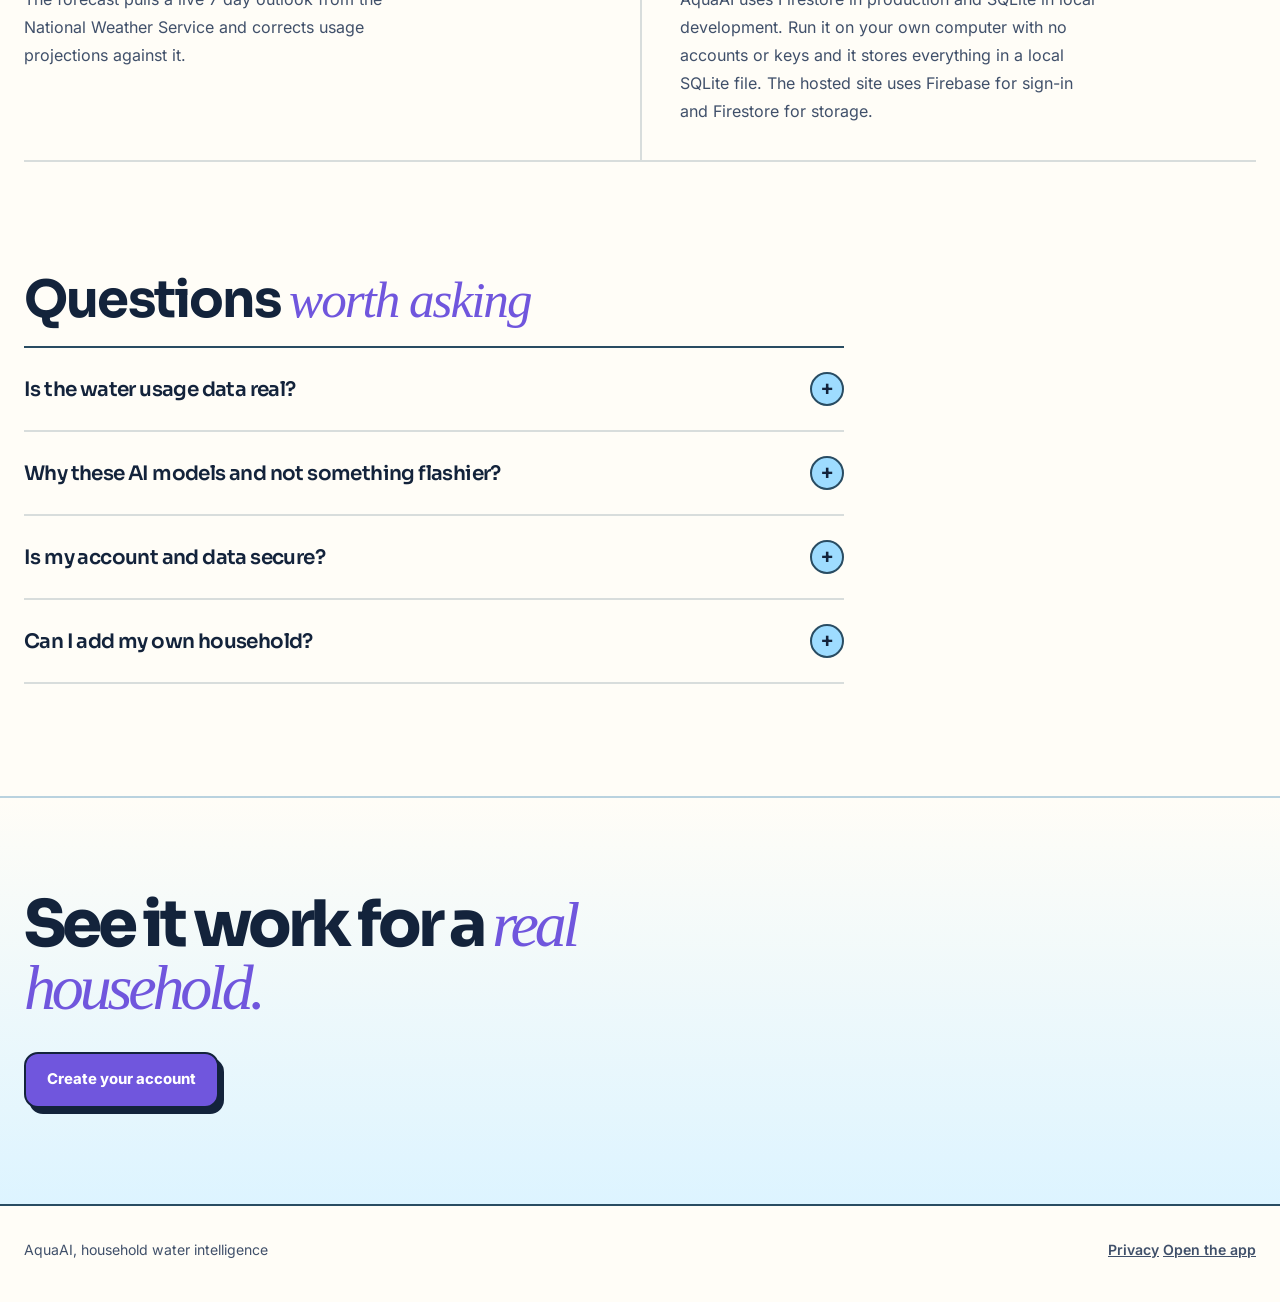
==== commit 79a3d9ae: "State storage backends on the landing page - Say Firestore is used in production and SQLite in local" ====
--- a/frontend/landing.html
+++ b/frontend/landing.html
@@ -200,11 +200,11 @@
 
   <section class="section" id="product">
     <h2 class="section-heading">One story, <em>four tools</em></h2>
-    <p class="body-copy">Spot the leak, see the cost, get the fix, report public waste. Every household gets its own trained model.</p>
+    <p class="body-copy">Spot the leak, see the cost, get the fix, report public waste. Each household is compared with its own normal, not one shared rule.</p>
     <div class="capabilities">
       <div class="capability">
         <h3>Leak Detective</h3>
-        <div><p>An Isolation Forest trained on this household's own 15 minute usage history flags what is abnormal for that household, not a fixed gallons per minute rule.</p><span class="tag">scikit-learn</span></div>
+        <div><p>On the Demo household, an Isolation Forest trained on its own 15 minute readings flags what is abnormal for that home, not a fixed gallons per minute rule. Households you create have daily totals, so they get a check for unusually high days against their own recent normal.</p><span class="tag">scikit-learn</span></div>
       </div>
       <div class="capability">
         <h3>Forecast and Savings</h3>
@@ -239,12 +239,12 @@
     <p class="body-copy">Plain claims, backed by what is really running underneath.</p>
     <div class="standards">
       <div class="standard">
-        <h3>Trained fresh per household</h3>
-        <p>Every household gets its own seed, its own simulated meter history, and its own trained Isolation Forest, not one shared model.</p>
+        <h3>Checked against its own normal</h3>
+        <p>The Demo household has its own simulated meter history and its own trained Isolation Forest. Households you create start empty and are compared with their own recent usage.</p>
       </div>
       <div class="standard">
-        <h3>Photos never leave the device</h3>
-        <p>The Report Waste classifier runs entirely in the browser. No image is ever uploaded anywhere.</p>
+        <h3>Report Waste photos stay on your device</h3>
+        <p>The Report Waste classifier runs entirely in the browser, so those photos are never uploaded. The Bill scanner is different: it sends your bill photo to Google's Gemini to read it, and AquaAI does not store the photo.</p>
       </div>
       <div class="standard">
         <h3>Real weather, real math</h3>
@@ -252,7 +252,7 @@
       </div>
       <div class="standard">
         <h3>Works with zero setup</h3>
-        <p>Run it locally with no accounts or keys and it uses a local SQLite database. The hosted site uses Firebase for sign-in and Firestore for storage.</p>
+        <p>AquaAI uses Firestore in production and SQLite in local development. Run it on your own computer with no accounts or keys and it stores everything in a local SQLite file. The hosted site uses Firebase for sign-in and Firestore for storage.</p>
       </div>
     </div>
   </section>
@@ -262,7 +262,7 @@
     <div class="faq-list">
       <details class="faq-item">
         <summary>Is the water usage data real?<span class="plus">+</span></summary>
-        <p>No, and this is stated plainly in the app. Household meter readings are simulated with realistic daily and weekly patterns, since a live feed would require a utility partnership. The AI models trained on that data, the weather forecast, and the photo classifier are all real.</p>
+        <p>For the Demo household, no, and this is stated plainly in the app: its meter readings are simulated with realistic daily and weekly patterns, since a live feed would require a utility partnership. For households you create, the data is whatever you add: daily totals by hand or CSV, an import from a Flume meter, or a scanned water bill. The models, the weather forecast and the photo classifier are all real.</p>
       </details>
       <details class="faq-item">
         <summary>Why these AI models and not something flashier?<span class="plus">+</span></summary>
